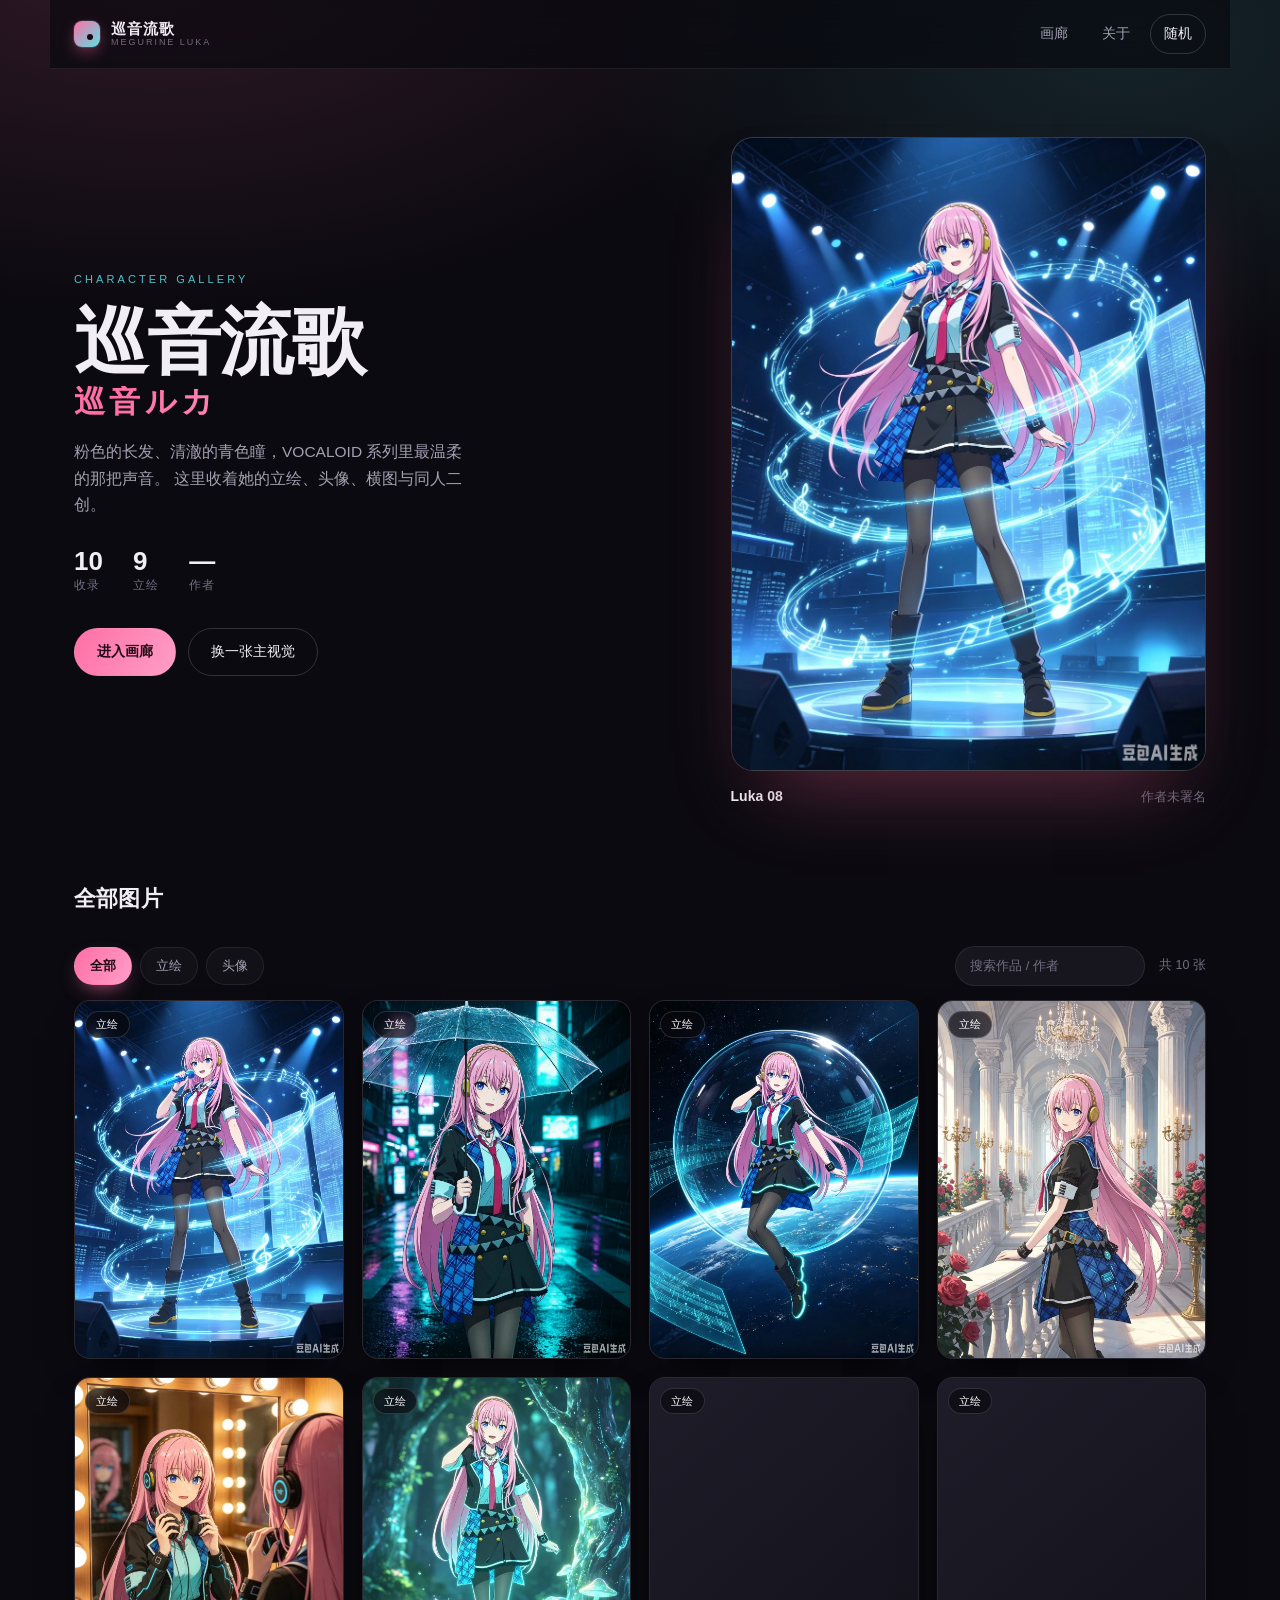
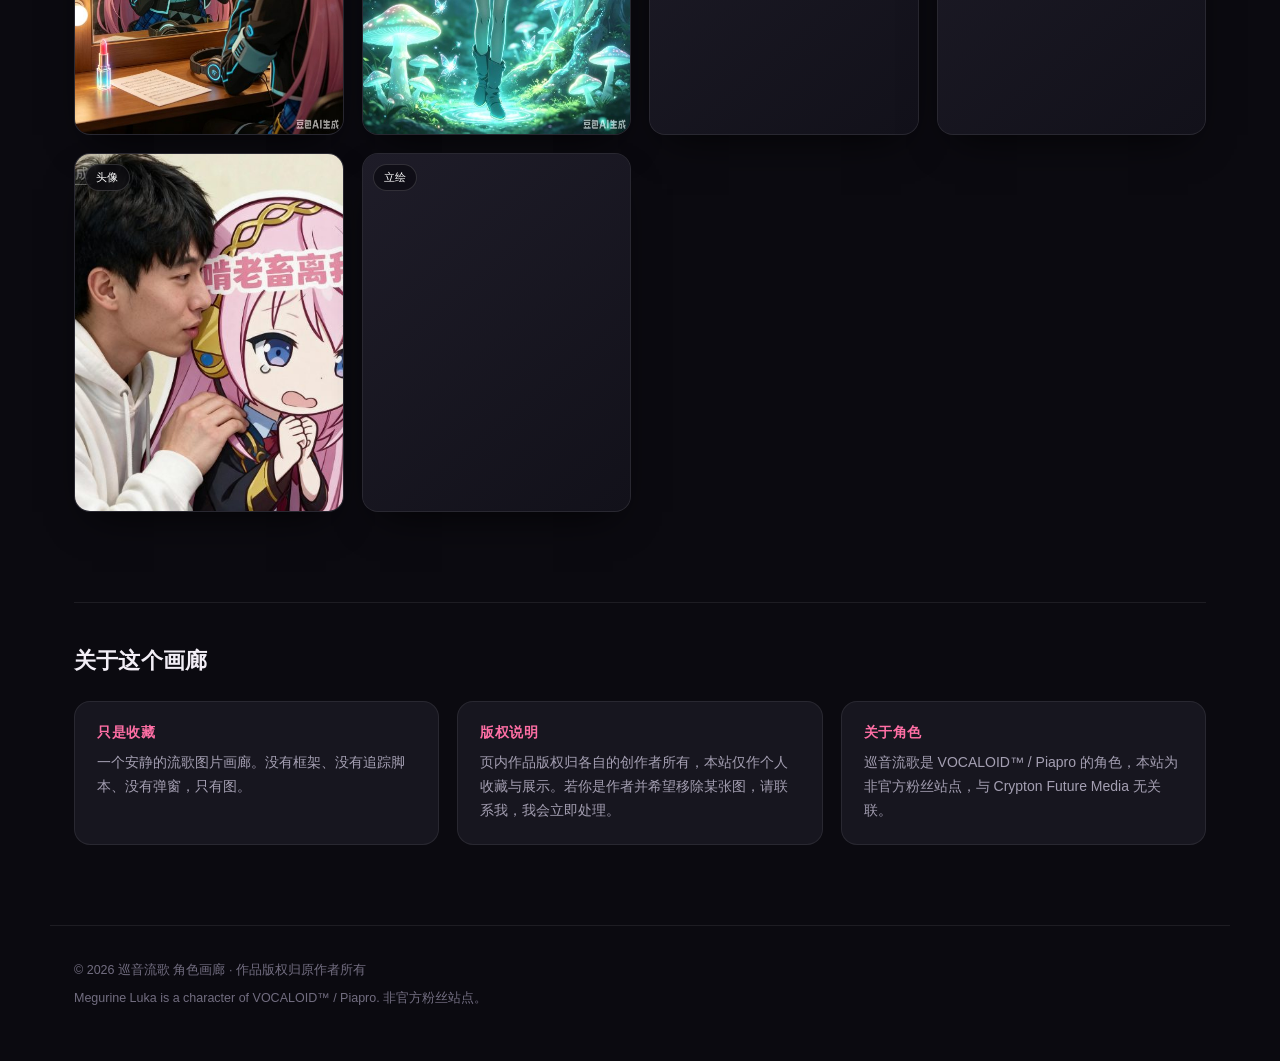
==== index.html @ 0a17e897 "巡音流歌图片集：画廊站点 + 10 张图片（含缩略图与主视觉） 静态画廊：角色看板 + 3:4 网格 + 全屏查看（键盘/滑动翻页、深链） 图片三档尺寸：列表缩略图 520px、主视觉 1000px、" ====
<!DOCTYPE html>
<html lang="zh-CN">
<head>
<meta charset="UTF-8">
<meta name="viewport" content="width=device-width, initial-scale=1">
<title>巡音流歌 · 角色画廊 | Megurine Luka Gallery</title>
<meta name="description" content="巡音流歌（巡音ルカ / Megurine Luka）角色图片画廊：立绘、头像、横图与同人二创作品收藏，支持分类筛选、搜索与全屏浏览。">
<meta name="theme-color" content="#0b0a10">
<link rel="icon" href="data:image/svg+xml,%3Csvg xmlns='http://www.w3.org/2000/svg' viewBox='0 0 32 32'%3E%3Crect width='32' height='32' rx='8' fill='%230b0a10'/%3E%3Cpath d='M19 6h3v12.5a4.5 4.5 0 1 1-3-4.24V6z' fill='%23ff6fa5'/%3E%3C/svg%3E">
<link rel="stylesheet" href="assets/css/style.css">
</head>
<body>

<a class="skip-link" href="#gallery">跳到图片列表</a>

<header class="site-header">
  <a class="brand" href="./">
    <span class="brand-mark" aria-hidden="true"></span>
    <span class="brand-text">巡音流歌<small>MEGURINE LUKA</small></span>
  </a>
  <nav class="site-nav">
    <a href="#gallery">画廊</a>
    <a href="#about">关于</a>
    <button id="randomBtn" class="nav-btn" type="button" title="随机看一张 (R)">随机</button>
  </nav>
</header>

<main>
  <!-- ========== 角色看板：一进来先看到流歌 ========== -->
  <section class="board" aria-label="角色主视觉">
    <div class="board-copy">
      <p class="board-kicker">Character Gallery</p>
      <h1>巡音流歌<em>巡音ルカ</em></h1>
      <p class="board-desc">
        粉色的长发、清澈的青色瞳，VOCALOID 系列里最温柔的那把声音。
        这里收着她的立绘、头像、横图与同人二创。
      </p>
      <dl class="board-stats">
        <div><dt>收录</dt><dd id="statTotal">—</dd></div>
        <div><dt>立绘</dt><dd id="statFull">—</dd></div>
        <div><dt>作者</dt><dd id="statAuthors">—</dd></div>
      </dl>
      <div class="board-actions">
        <a class="btn" href="#gallery">进入画廊</a>
        <button class="btn btn-ghost" type="button" id="boardShuffle">换一张主视觉</button>
      </div>
    </div>

    <figure class="board-figure">
      <a id="boardLink" href="#gallery" data-reveal="board" aria-label="查看这张作品">
        <img id="boardImg" alt="" decoding="async">
        <span class="board-loading" id="boardLoading" aria-hidden="true"></span>
      </a>
      <figcaption>
        <span id="boardTitle">—</span>
        <span class="board-author" id="boardAuthor"></span>
      </figcaption>
    </figure>
  </section>

  <!-- ========== 画廊 ========== -->
  <section id="gallery" class="gallery-section" aria-label="图片列表">
    <div class="section-head">
      <h2>全部图片</h2>
      <p class="sample-note" id="sampleNote" hidden>
        当前展示的是示例插画。把流歌的图片放进 <code>assets/works/</code>，
        运行 <code>node tools/scan-works.mjs</code>，这里就会变成你的收藏。
      </p>
    </div>

    <div class="toolbar">
      <div class="chips" id="chips" role="group" aria-label="按类型筛选"></div>
      <div class="toolbar-right">
        <label class="search">
          <span class="sr-only">搜索作品或作者</span>
          <input id="search" type="search" placeholder="搜索作品 / 作者" autocomplete="off" spellcheck="false">
        </label>
        <span class="count" id="count" aria-live="polite"></span>
      </div>
    </div>

    <div class="grid" id="grid"></div>

    <div class="empty" id="empty" hidden>
      <p id="emptyText">没有符合条件的图片。</p>
      <button type="button" id="resetBtn" class="link-btn">清除筛选</button>
    </div>

    <div class="empty empty-setup" id="setup" hidden>
      <h3>画廊还是空的</h3>
      <ol>
        <li>把流歌的图片放进 <code>assets/works/</code>（png / jpg / webp / gif 都行）</li>
        <li>终端执行 <code>node tools/scan-works.mjs</code></li>
        <li>刷新本页 —— 图片会自动分类、排序并显示在这里</li>
      </ol>
    </div>
  </section>

  <!-- ========== 关于 ========== -->
  <section id="about" class="about">
    <h2>关于这个画廊</h2>
    <div class="about-grid">
      <article>
        <h3>只是收藏</h3>
        <p>一个安静的流歌图片画廊。没有框架、没有追踪脚本、没有弹窗，只有图。</p>
      </article>
      <article>
        <h3>版权说明</h3>
        <p>页内作品版权归各自的创作者所有，本站仅作个人收藏与展示。若你是作者并希望移除某张图，请联系我，我会立即处理。</p>
      </article>
      <article>
        <h3>关于角色</h3>
        <p>巡音流歌是 VOCALOID™ / Piapro 的角色，本站为非官方粉丝站点，与 Crypton Future Media 无关联。</p>
      </article>
    </div>
  </section>
</main>

<footer class="site-footer">
  <p>© <span id="year"></span> 巡音流歌 角色画廊 · 作品版权归原作者所有</p>
  <p class="footer-note">Megurine Luka is a character of VOCALOID™ / Piapro. 非官方粉丝站点。</p>
</footer>

<!-- ========== 全屏查看 ========== -->
<div class="lightbox" id="lightbox" hidden>
  <div class="lb-backdrop" data-close></div>
  <div class="lb-panel" role="dialog" aria-modal="true" aria-label="图片查看">
    <button class="lb-close" type="button" data-close aria-label="关闭 (Esc)">✕</button>
    <button class="lb-nav lb-prev" type="button" id="prevBtn" aria-label="上一张 (←)">‹</button>
    <button class="lb-nav lb-next" type="button" id="nextBtn" aria-label="下一张 (→)">›</button>

    <figure class="lb-figure">
      <div class="lb-stage" id="lbStage">
        <img id="lbImg" data-reveal="fade" alt="">
        <div class="lb-spinner" id="lbSpinner" hidden aria-hidden="true"></div>
      </div>
      <figcaption class="lb-info">
        <h2 id="lbTitle"></h2>
        <p class="lb-author" id="lbAuthor"></p>
        <ul class="lb-tags" id="lbTags"></ul>
        <div class="lb-actions">
          <a id="lbOrig" class="btn" href="#" target="_blank" rel="noopener noreferrer" hidden>查看原帖</a>
          <a id="lbDown" class="btn btn-ghost" href="#" download>下载原图</a>
        </div>
        <p class="lb-index" id="lbIndex"></p>
      </figcaption>
    </figure>
  </div>
</div>

<script src="data/works.js"></script>
<script src="assets/js/main.js"></script>
</body>
</html>
---- assets/css/style.css ----
/* ===========================================================
   巡音流歌 · 角色画廊
   配色：深底 + 流歌粉 + 电子青
   =========================================================== */

:root {
  --bg: #0b0a10;
  --bg-soft: #12111a;
  --surface: #17161f;
  --surface-2: #1e1c28;
  --line: rgba(255, 255, 255, 0.08);
  --line-strong: rgba(255, 255, 255, 0.16);
  --text: #f2eef6;
  --text-dim: #a49fb2;
  --text-faint: #726d80;
  --pink: #ff6fa5;
  --pink-soft: #ff9ec7;
  --cyan: #5ce1e6;
  --radius: 16px;
  --radius-sm: 10px;
  --shadow: 0 18px 40px -18px rgba(0, 0, 0, 0.85);
  --maxw: 1180px;
  --ease: cubic-bezier(0.22, 0.61, 0.36, 1);
}

* { box-sizing: border-box; }

/* 保证 [hidden] 永远生效（否则 .lightbox 的 display:grid 会盖掉它） */
[hidden] { display: none !important; }

html { scroll-behavior: smooth; }

body {
  margin: 0;
  min-height: 100vh;
  background: var(--bg);
  background-image:
    radial-gradient(1100px 620px at 12% -8%, rgba(255, 111, 165, 0.16), transparent 62%),
    radial-gradient(900px 560px at 88% 4%, rgba(92, 225, 230, 0.12), transparent 60%);
  background-attachment: fixed;
  color: var(--text);
  font: 400 15px/1.7 -apple-system, BlinkMacSystemFont, "Segoe UI", "PingFang SC",
        "Hiragino Sans GB", "Microsoft YaHei", "Noto Sans SC", sans-serif;
  -webkit-font-smoothing: antialiased;
  text-rendering: optimizeLegibility;
}

body.locked { overflow: hidden; }

img { max-width: 100%; display: block; }
a { color: inherit; text-decoration: none; }

h1, h2, h3 { margin: 0; line-height: 1.25; font-weight: 700; letter-spacing: 0.01em; }
code {
  font: 500 0.9em/1 ui-monospace, SFMono-Regular, Menlo, Consolas, monospace;
  padding: 2px 6px; border-radius: 5px;
  background: rgba(255, 255, 255, 0.07); color: var(--pink-soft);
  overflow-wrap: anywhere;
}

::selection { background: var(--pink); color: #1a0812; }

:focus-visible { outline: 2px solid var(--cyan); outline-offset: 3px; border-radius: 4px; }

.sr-only {
  position: absolute; width: 1px; height: 1px;
  padding: 0; margin: -1px; overflow: hidden;
  clip: rect(0 0 0 0); white-space: nowrap; border: 0;
}

.skip-link {
  position: absolute; left: 50%; translate: -50% -120%;
  z-index: 100; padding: 10px 18px; border-radius: 0 0 10px 10px;
  background: var(--pink); color: #200a14; font-weight: 600;
  transition: translate 0.2s var(--ease);
}
.skip-link:focus { translate: -50% 0; }

/* ---------------- 顶栏 ---------------- */

.site-header {
  position: sticky; top: 0; z-index: 40;
  display: flex; align-items: center; justify-content: space-between;
  gap: 16px;
  max-width: var(--maxw);
  margin: 0 auto;
  padding: 14px 24px;
  background: rgba(11, 10, 16, 0.72);
  backdrop-filter: blur(14px) saturate(140%);
  border-bottom: 1px solid var(--line);
}

.brand { display: flex; align-items: center; gap: 11px; min-width: 0; }

.brand-mark {
  width: 26px; height: 26px; flex: none; border-radius: 8px;
  background: linear-gradient(135deg, var(--pink), var(--cyan));
  box-shadow: 0 0 0 1px rgba(255, 255, 255, 0.12), 0 6px 18px -6px var(--pink);
}
.brand-mark::after {
  content: ""; display: block; width: 6px; height: 6px;
  margin: 13px 0 0 13px; border-radius: 50%;
  background: #1a0812;
}

.brand-text {
  font-weight: 700; letter-spacing: 0.06em; font-size: 15px;
  display: flex; flex-direction: column; line-height: 1.15;
}
.brand-text small {
  font-size: 9px; font-weight: 500; letter-spacing: 0.22em; color: var(--text-faint);
}

.site-nav { display: flex; align-items: center; gap: 6px; font-size: 14px; }
.site-nav a, .nav-btn {
  padding: 7px 13px; border-radius: 999px;
  color: var(--text-dim); border: 1px solid transparent;
  background: none; font: inherit; cursor: pointer;
  transition: color 0.2s, background 0.2s, border-color 0.2s;
}
.site-nav a:hover, .nav-btn:hover {
  color: var(--text); background: rgba(255, 255, 255, 0.06); border-color: var(--line);
}
.nav-btn { border-color: var(--line-strong); color: var(--text); }
.nav-btn:hover { border-color: var(--pink); background: rgba(255, 111, 165, 0.12); }

/* ---------------- 角色看板 ---------------- */

main { max-width: var(--maxw); margin: 0 auto; padding: 0 24px 80px; }

.board {
  display: grid;
  grid-template-columns: minmax(0, 1fr) minmax(300px, 42%);
  align-items: center;
  gap: 52px;
  padding: 68px 0 30px;
}

.board-kicker {
  margin: 0 0 16px;
  font-size: 11px; letter-spacing: 0.28em; text-transform: uppercase;
  color: var(--cyan); opacity: 0.85;
}

.board h1 {
  font-size: clamp(38px, 6.4vw, 74px);
  letter-spacing: -0.02em; line-height: 1.02;
}
.board h1 em {
  display: block; font-style: normal; margin-top: 6px;
  font-size: 0.42em; letter-spacing: 0.14em; font-weight: 600;
  background: linear-gradient(100deg, var(--pink) 8%, var(--pink-soft) 45%, var(--cyan) 96%);
  -webkit-background-clip: text; background-clip: text; color: transparent;
}

.board-desc { margin: 22px 0 0; color: var(--text-dim); font-size: 15.5px; max-width: 46ch; }

.board-stats {
  display: flex; gap: 30px; margin: 30px 0 0; padding: 0;
}
.board-stats div { display: flex; flex-direction: column-reverse; }
.board-stats dt { font-size: 11.5px; color: var(--text-faint); letter-spacing: 0.1em; }
.board-stats dd {
  margin: 0 0 2px; font-size: 26px; font-weight: 700; line-height: 1;
  font-variant-numeric: tabular-nums;
}
.board-stats dd.is-text { font-size: 17px; font-weight: 600; padding-top: 6px; }

.board-actions { display: flex; flex-wrap: wrap; gap: 12px; margin-top: 32px; }

/* 主视觉图 */
.board-figure { margin: 0; }
.board-figure > a {
  position: relative; display: block;
  border-radius: 22px; overflow: hidden;
  border: 1px solid var(--line-strong);
  background: linear-gradient(150deg, var(--surface-2), var(--bg-soft));
  box-shadow: 0 40px 80px -34px rgba(255, 111, 165, 0.42), var(--shadow);
  aspect-ratio: 3 / 4;
  transition: transform 0.4s var(--ease), border-color 0.3s;
}
.board-figure > a:hover { transform: translateY(-4px); border-color: rgba(255, 111, 165, 0.55); }

.board-figure img { width: 100%; height: 100%; object-fit: cover; }

.board-loading {
  position: absolute; inset: 0;
  background: linear-gradient(100deg, transparent 20%, rgba(255, 255, 255, 0.06) 50%, transparent 80%);
  background-size: 220% 100%;
  animation: shimmer 1.4s linear infinite;
}
@keyframes shimmer { to { background-position: -120% 0; } }

.board-figure figcaption {
  display: flex; align-items: baseline; justify-content: space-between; gap: 12px;
  margin-top: 14px; font-size: 14px; font-weight: 600;
}
.board-author { font-size: 12.5px; font-weight: 400; color: var(--text-faint); }

/* ---------------- 按钮 ---------------- */

.btn {
  display: inline-block;
  padding: 11px 22px; border-radius: 999px; font-size: 14px; cursor: pointer;
  background: linear-gradient(120deg, var(--pink), var(--pink-soft));
  color: #200a14; font-weight: 600; border: 1px solid transparent;
  transition: filter 0.2s, transform 0.2s, border-color 0.2s, color 0.2s;
}
.btn:hover { filter: brightness(1.08); transform: translateY(-1px); }
.btn-ghost { background: none; color: var(--text); border-color: var(--line-strong); font-weight: 500; }
.btn-ghost:hover { border-color: var(--cyan); color: var(--cyan); filter: none; }

/* ---------------- 画廊 ---------------- */

.gallery-section { padding-top: 46px; scroll-margin-top: 70px; }

.section-head { margin-bottom: 20px; }
.section-head h2 { font-size: 22px; letter-spacing: 0.01em; }

.sample-note {
  margin: 12px 0 0; padding: 12px 16px;
  border: 1px dashed var(--line-strong); border-radius: var(--radius-sm);
  background: rgba(255, 111, 165, 0.05);
  color: var(--text-dim); font-size: 13px; line-height: 1.8;
}

.toolbar {
  position: sticky; top: 61px; z-index: 30;
  display: flex; align-items: center; justify-content: space-between;
  flex-wrap: wrap; gap: 12px;
  padding: 14px 0;
  background: linear-gradient(var(--bg) 62%, rgba(11, 10, 16, 0));
}

.chips { display: flex; flex-wrap: wrap; gap: 8px; }

.chip {
  padding: 7px 15px; border-radius: 999px;
  border: 1px solid var(--line); background: rgba(255, 255, 255, 0.03);
  color: var(--text-dim); font: inherit; font-size: 13px; cursor: pointer;
  transition: all 0.2s var(--ease);
}
.chip:hover { color: var(--text); border-color: var(--line-strong); }
.chip[aria-pressed="true"] {
  color: #200a14; border-color: transparent; font-weight: 600;
  background: linear-gradient(120deg, var(--pink), var(--pink-soft));
  box-shadow: 0 8px 22px -10px var(--pink);
}

.toolbar-right { display: flex; align-items: center; gap: 14px; }

.search input {
  width: 190px; padding: 8px 14px; border-radius: 999px;
  border: 1px solid var(--line); background: var(--surface);
  color: var(--text); font: inherit; font-size: 13px;
  transition: border-color 0.2s, width 0.25s var(--ease), background 0.2s;
}
.search input::placeholder { color: var(--text-faint); }
.search input:focus { outline: none; width: 230px; border-color: var(--pink); background: var(--surface-2); }

.count { font-size: 12.5px; color: var(--text-faint); font-variant-numeric: tabular-nums; white-space: nowrap; }

/* 网格：每个格子固定 3:4，一眼看过去很整齐 */
.grid {
  display: grid;
  grid-template-columns: repeat(4, minmax(0, 1fr));
  gap: 18px;
}

.card {
  position: relative;
  border-radius: var(--radius);
  overflow: hidden;
  background: var(--surface);
  border: 1px solid var(--line);
  box-shadow: var(--shadow);
  cursor: zoom-in;
  transition: transform 0.35s var(--ease), border-color 0.3s, box-shadow 0.35s;
}
.card:hover, .card:focus-visible {
  transform: translateY(-4px);
  border-color: rgba(255, 111, 165, 0.5);
  box-shadow: 0 26px 50px -22px rgba(255, 111, 165, 0.5);
}

@media (prefers-reduced-motion: reduce) {
  .card:hover { transform: none; }
  .board-figure > a:hover { transform: none; }
  .board-loading { animation: none; }
  html { scroll-behavior: auto; }
}

.card-media {
  position: relative;
  aspect-ratio: 3 / 4;
  overflow: hidden;
  background: linear-gradient(140deg, var(--surface-2), var(--bg-soft));
}
.card-media img {
  width: 100%; height: 100%; object-fit: cover;
  transition: transform 0.6s var(--ease);
}
.card:hover .card-media img { transform: scale(1.05); }

.card-kind {
  position: absolute; top: 10px; left: 10px;
  padding: 3px 10px; border-radius: 999px;
  font-size: 11px; letter-spacing: 0.04em;
  background: rgba(10, 9, 14, 0.66); backdrop-filter: blur(6px);
  border: 1px solid rgba(255, 255, 255, 0.14); color: #fff;
}

.card-overlay {
  position: absolute; inset: auto 0 0 0;
  padding: 42px 14px 13px;
  background: linear-gradient(transparent, rgba(6, 5, 10, 0.92));
  opacity: 0; transition: opacity 0.3s var(--ease);
}
.card:hover .card-overlay, .card:focus-visible .card-overlay { opacity: 1; }

.card-title {
  font-size: 14.5px; font-weight: 600;
  overflow: hidden; text-overflow: ellipsis; white-space: nowrap;
}
.card-author { margin: 2px 0 0; font-size: 12px; color: var(--text-dim); }

/* ---------------- 空状态 ---------------- */

.empty { padding: 60px 0; text-align: center; color: var(--text-dim); }
.empty p { margin: 0 0 10px; }
.empty-setup {
  text-align: left; max-width: 640px; margin: 0 auto;
  padding: 28px 30px;
  border: 1px dashed var(--line-strong); border-radius: var(--radius);
  background: var(--surface);
}
.empty-setup h3 { font-size: 16px; margin-bottom: 14px; }
.empty-setup ol { margin: 0; padding-left: 20px; }
.empty-setup li { margin-bottom: 10px; font-size: 14px; line-height: 1.9; }

.link-btn {
  background: none; border: 0; padding: 0 4px; cursor: pointer;
  color: var(--pink); font: inherit; text-decoration: underline;
  text-underline-offset: 3px;
}

/* ---------------- 关于 ---------------- */

.about { margin-top: 90px; padding-top: 44px; border-top: 1px solid var(--line); }
.about h2 { font-size: 22px; }
.about-grid {
  display: grid; gap: 18px; margin-top: 26px;
  grid-template-columns: repeat(auto-fit, minmax(240px, 1fr));
}
.about article {
  padding: 22px; border-radius: var(--radius);
  background: var(--surface); border: 1px solid var(--line);
}
.about h3 { font-size: 14px; letter-spacing: 0.04em; color: var(--pink); }
.about p { margin: 10px 0 0; color: var(--text-dim); font-size: 14px; }

/* ---------------- 页脚 ---------------- */

.site-footer {
  border-top: 1px solid var(--line);
  padding: 34px 24px 46px;
  max-width: var(--maxw); margin: 0 auto;
  color: var(--text-faint); font-size: 12.5px;
}
.site-footer p { margin: 0 0 6px; }

/* ---------------- 全屏查看 ---------------- */

.lightbox:not([hidden]) { display: grid; }
.lightbox { position: fixed; inset: 0; z-index: 60; place-items: center; }

.lb-backdrop {
  position: absolute; inset: 0;
  background: rgba(5, 4, 9, 0.88);
  backdrop-filter: blur(10px);
  animation: fade-in 0.25s var(--ease);
}
@keyframes fade-in { from { opacity: 0; } }

.lb-panel {
  position: relative; z-index: 1;
  width: min(1120px, 94vw); max-height: 92vh;
  border-radius: 18px; overflow: hidden;
  background: var(--surface); border: 1px solid var(--line-strong);
  box-shadow: 0 40px 90px -30px rgba(0, 0, 0, 0.95);
  animation: panel-in 0.3s var(--ease);
}
@keyframes panel-in { from { opacity: 0; transform: scale(0.97) translateY(8px); } }

.lb-figure { margin: 0; display: grid; grid-template-columns: minmax(0, 1fr) 300px; }

.lb-stage {
  position: relative; display: grid; place-items: center;
  min-height: 320px; max-height: 92vh;
  background:
    linear-gradient(135deg, rgba(255, 111, 165, 0.08), rgba(92, 225, 230, 0.06)),
    #0e0d14;
}
.lb-stage img {
  max-width: 100%; max-height: 92vh; width: auto; height: auto;
  object-fit: contain;
}

.lb-spinner {
  position: absolute; width: 30px; height: 30px; border-radius: 50%;
  border: 2px solid rgba(255, 255, 255, 0.15); border-top-color: var(--pink);
  animation: spin 0.8s linear infinite;
}
@keyframes spin { to { transform: rotate(360deg); } }

.lb-info {
  padding: 28px 26px; border-left: 1px solid var(--line);
  display: flex; flex-direction: column; gap: 10px; overflow-y: auto;
}
.lb-info h2 { font-size: 20px; }
.lb-author { margin: 0; color: var(--text-dim); font-size: 13.5px; }
.lb-tags { display: flex; flex-wrap: wrap; gap: 6px; list-style: none; margin: 4px 0 0; padding: 0; }
.lb-tags li {
  font-size: 11.5px; padding: 3px 10px; border-radius: 999px;
  border: 1px solid var(--line-strong); color: var(--text-dim);
}
.lb-actions { display: flex; flex-wrap: wrap; gap: 10px; margin-top: 8px; }
.lb-actions .btn { padding: 9px 16px; font-size: 13px; }
.lb-index { margin: auto 0 0; font-size: 11.5px; color: var(--text-faint); font-variant-numeric: tabular-nums; }

.lb-close {
  position: absolute; top: 12px; right: 12px; z-index: 3;
  width: 34px; height: 34px; border-radius: 50%; cursor: pointer;
  border: 1px solid var(--line-strong); background: rgba(14, 13, 20, 0.8);
  color: var(--text); font-size: 14px; line-height: 1;
  transition: background 0.2s, color 0.2s, border-color 0.2s;
}
.lb-close:hover { background: var(--pink); color: #200a14; border-color: transparent; }

.lb-nav {
  position: absolute; top: 50%; translate: 0 -50%; z-index: 3;
  width: 42px; height: 42px; border-radius: 50%; cursor: pointer;
  border: 1px solid var(--line-strong); background: rgba(14, 13, 20, 0.78);
  color: var(--text); font-size: 24px; line-height: 0; padding-bottom: 4px;
  transition: background 0.2s, border-color 0.2s, color 0.2s;
}
.lb-nav:hover { background: var(--pink); color: #200a14; border-color: transparent; }
.lb-prev { left: 12px; }
.lb-next { right: 344px; }

/* ---------------- 响应式 ---------------- */

@media (max-width: 1100px) {
  .grid { grid-template-columns: repeat(3, minmax(0, 1fr)); }
  .lb-figure { grid-template-columns: minmax(0, 1fr) 260px; }
  .lb-next { right: 12px; }
}

@media (max-width: 900px) {
  .board { grid-template-columns: 1fr; gap: 34px; padding: 46px 0 20px; }
  .board-figure { max-width: 420px; }
  .lb-figure { grid-template-columns: 1fr; }
  .lb-info { border-left: 0; border-top: 1px solid var(--line); max-height: 40vh; }
  .lb-stage img { max-height: 50vh; }
  .lb-stage { max-height: 54vh; }
  .lb-next { right: 12px; }
  .lb-panel { width: 94vw; max-height: 94vh; overflow-y: auto; }
  .lb-index { margin-top: 12px; }
}

@media (max-width: 720px) {
  .site-header { padding: 10px 16px; gap: 10px; }
  main { padding: 0 16px 60px; }
  .brand { gap: 9px; }
  .brand-text { font-size: 14px; letter-spacing: 0.02em; }
  .brand-text small { display: none; }
  .site-nav { gap: 2px; }
  .site-nav a, .nav-btn { padding: 7px 10px; font-size: 13.5px; }
  .board { padding: 38px 0 16px; }
  .board-stats { gap: 22px; }
  .board-stats dd { font-size: 22px; }
  .board-actions .btn { padding: 10px 18px; font-size: 13.5px; }
  .toolbar { top: 55px; }
  .toolbar-right { width: 100%; justify-content: space-between; }
  .search input, .search input:focus { width: 100%; }
  .search { flex: 1; }
  .grid { grid-template-columns: repeat(2, minmax(0, 1fr)); gap: 12px; }
  .card { border-radius: 12px; }
  .card-kind { top: 8px; left: 8px; padding: 2px 8px; font-size: 10.5px; }
  .about { margin-top: 60px; }
  .lb-nav { width: 36px; height: 36px; font-size: 20px; }
}

@media (max-width: 420px) {
  .grid { grid-template-columns: 1fr; }
  .card-overlay { opacity: 1; }
}
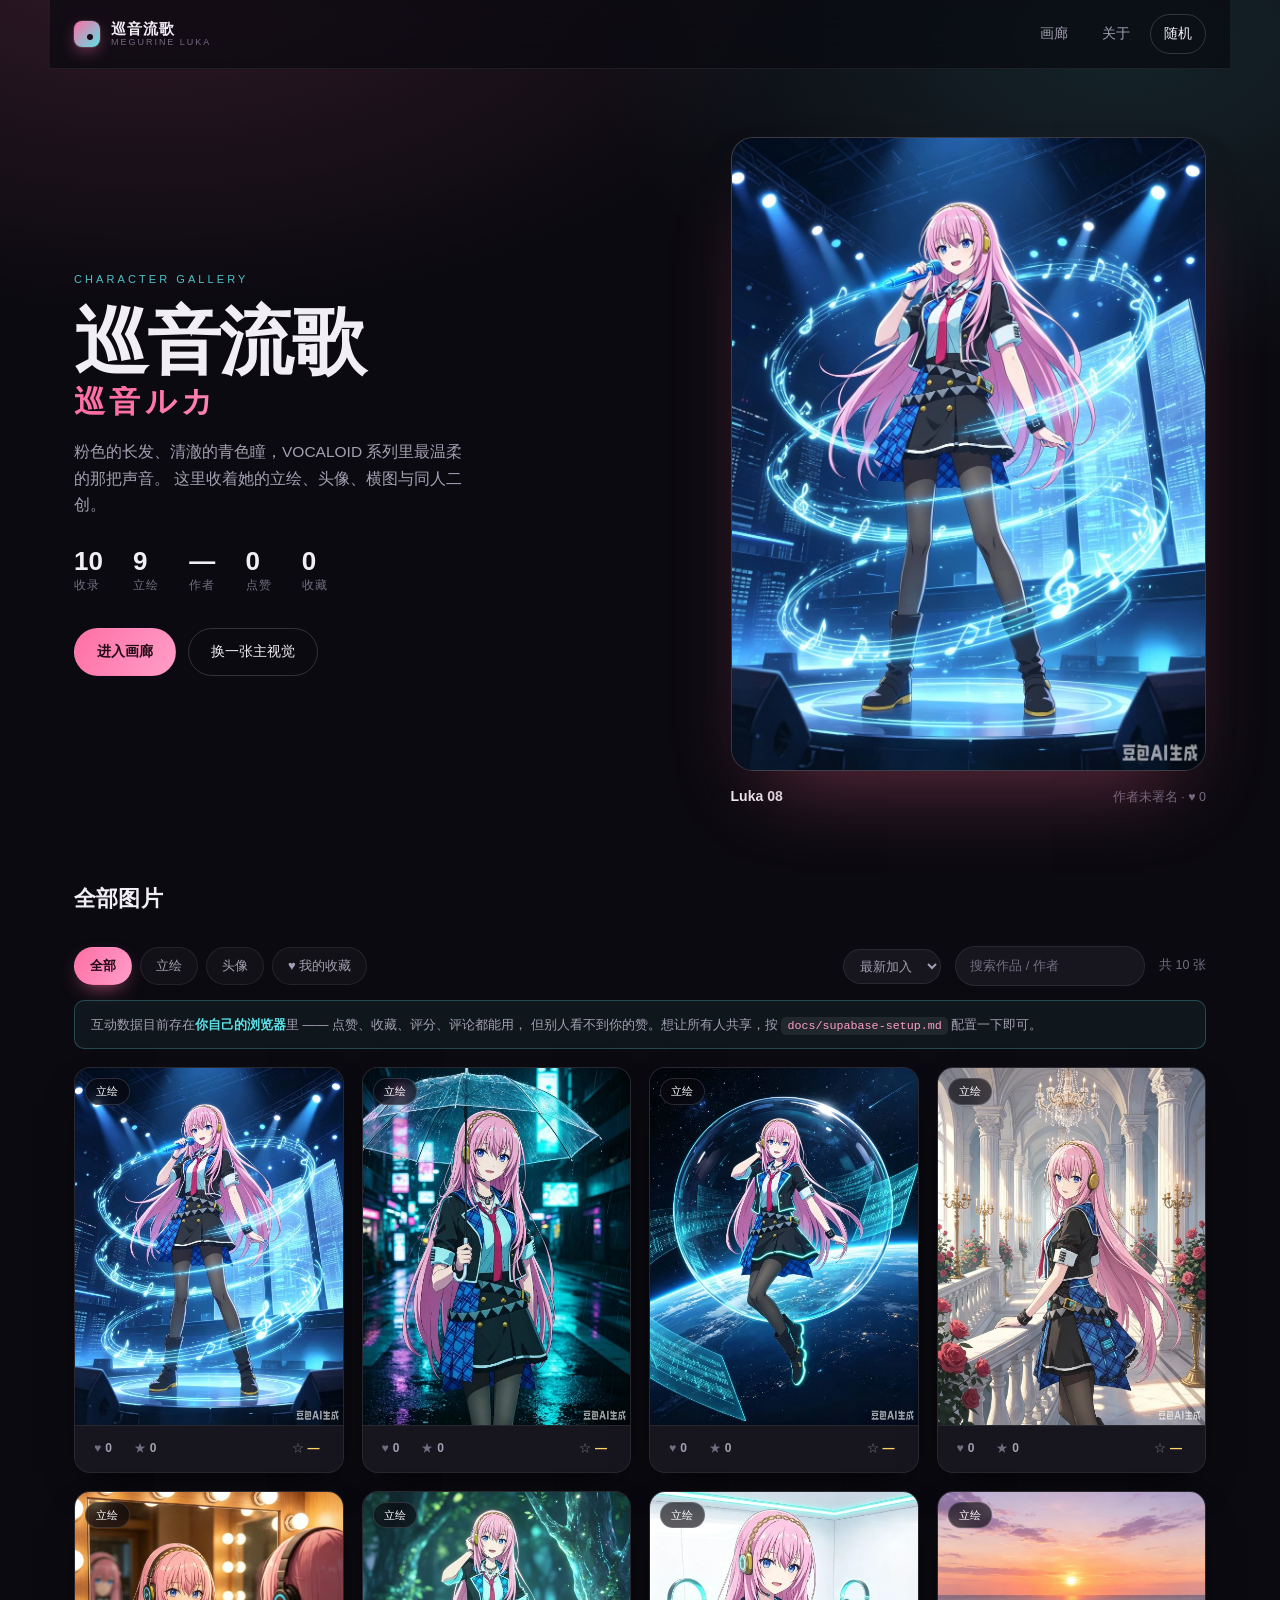
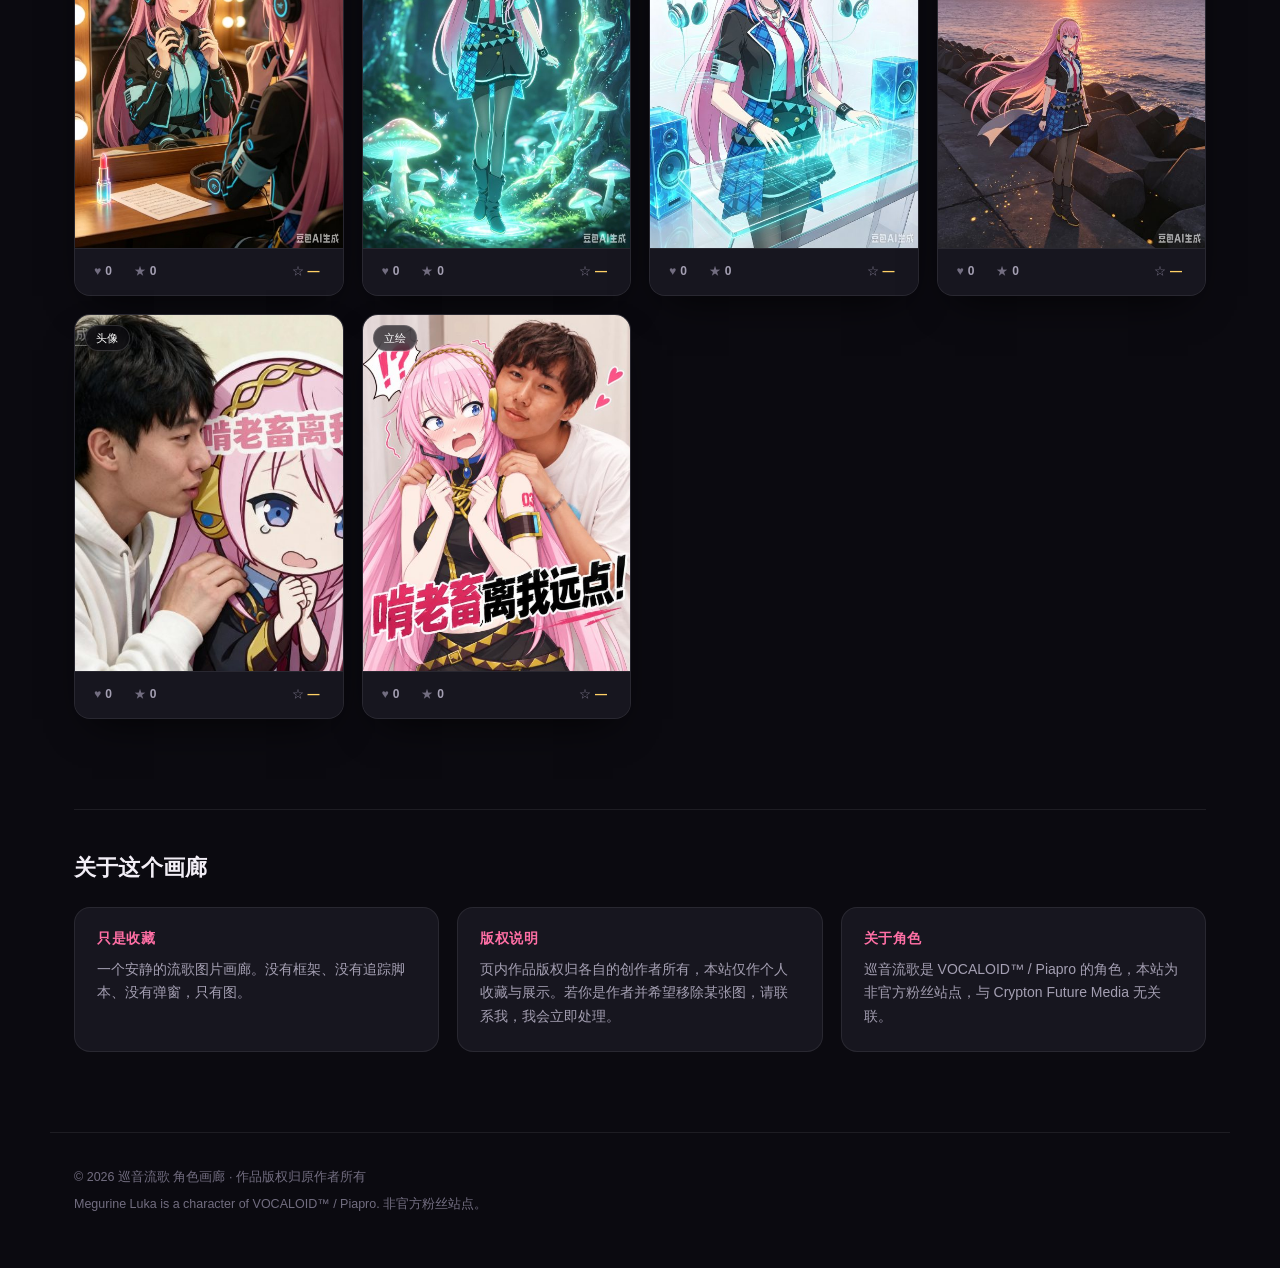
==== commit 610eb399: "加入点赞 / 收藏 / 五星评分 / 文字短评，并支持共享后端 交互层：卡片互动条 + 灯箱详情面板（评分、短评列表、昵称记忆）+ 四档排序 + 我的收藏筛选 存储层 assets/js/store." ====
--- a/index.html
+++ b/index.html
@@ -39,6 +39,8 @@
         <div><dt>收录</dt><dd id="statTotal">—</dd></div>
         <div><dt>立绘</dt><dd id="statFull">—</dd></div>
         <div><dt>作者</dt><dd id="statAuthors">—</dd></div>
+        <div><dt>点赞</dt><dd id="statLikes">—</dd></div>
+        <div><dt>收藏</dt><dd id="statFavs">—</dd></div>
       </dl>
       <div class="board-actions">
         <a class="btn" href="#gallery">进入画廊</a>
@@ -71,6 +73,15 @@
     <div class="toolbar">
       <div class="chips" id="chips" role="group" aria-label="按类型筛选"></div>
       <div class="toolbar-right">
+        <label class="sort">
+          <span class="sr-only">排序方式</span>
+          <select id="sort">
+            <option value="new">最新加入</option>
+            <option value="likes">最多点赞</option>
+            <option value="rating">评分最高</option>
+            <option value="reviews">评论最多</option>
+          </select>
+        </label>
         <label class="search">
           <span class="sr-only">搜索作品或作者</span>
           <input id="search" type="search" placeholder="搜索作品 / 作者" autocomplete="off" spellcheck="false">
@@ -78,6 +89,11 @@
         <span class="count" id="count" aria-live="polite"></span>
       </div>
     </div>
+
+    <p class="mode-note" id="modeNote" hidden>
+      互动数据目前存在<strong>你自己的浏览器</strong>里 —— 点赞、收藏、评分、评论都能用，
+      但别人看不到你的赞。想让所有人共享，按 <code>docs/supabase-setup.md</code> 配置一下即可。
+    </p>
 
     <div class="grid" id="grid"></div>
 
@@ -138,17 +154,67 @@
         <h2 id="lbTitle"></h2>
         <p class="lb-author" id="lbAuthor"></p>
         <ul class="lb-tags" id="lbTags"></ul>
+
+        <!-- 互动：点赞 / 收藏 / 评分 -->
+        <div class="interact">
+          <div class="interact-row">
+            <button type="button" class="act act-like" id="btnLike" aria-pressed="false">
+              <span class="act-icon" aria-hidden="true">♥</span>
+              <span class="act-label">点赞</span>
+              <span class="act-count" id="likeCount">0</span>
+            </button>
+            <button type="button" class="act act-fav" id="btnFav" aria-pressed="false">
+              <span class="act-icon" aria-hidden="true">★</span>
+              <span class="act-label">收藏</span>
+              <span class="act-count" id="favCount">0</span>
+            </button>
+          </div>
+
+          <div class="rate-row">
+            <div class="stars" id="stars" role="radiogroup" aria-label="给这张图评分">
+              <button type="button" class="star" data-score="1" aria-label="1 星">★</button>
+              <button type="button" class="star" data-score="2" aria-label="2 星">★</button>
+              <button type="button" class="star" data-score="3" aria-label="3 星">★</button>
+              <button type="button" class="star" data-score="4" aria-label="4 星">★</button>
+              <button type="button" class="star" data-score="5" aria-label="5 星">★</button>
+            </div>
+            <span class="rate-summary" id="rateSummary">还没有评分</span>
+          </div>
+        </div>
+
         <div class="lb-actions">
           <a id="lbOrig" class="btn" href="#" target="_blank" rel="noopener noreferrer" hidden>查看原帖</a>
           <a id="lbDown" class="btn btn-ghost" href="#" download>下载原图</a>
         </div>
+
+        <!-- 短评 -->
+        <section class="reviews">
+          <h3 class="reviews-title">短评 <span id="reviewCount">0</span></h3>
+
+          <form class="review-form" id="reviewForm">
+            <input type="text" id="reviewName" class="review-name" maxlength="24"
+                   placeholder="昵称（可不填）" autocomplete="nickname">
+            <textarea id="reviewText" class="review-text" maxlength="200" rows="2"
+                      placeholder="说点什么……（最多 200 字）" required></textarea>
+            <div class="review-form-foot">
+              <span class="review-len" id="reviewLen">0 / 200</span>
+              <button type="submit" class="btn btn-small" id="reviewSubmit">发表</button>
+            </div>
+          </form>
+
+          <ul class="review-list" id="reviewList"></ul>
+          <p class="review-empty" id="reviewEmpty">还没有人评论，来做第一个。</p>
+        </section>
+
         <p class="lb-index" id="lbIndex"></p>
       </figcaption>
     </figure>
   </div>
 </div>
 
+<script src="data/config.js"></script>
 <script src="data/works.js"></script>
+<script src="assets/js/store.js"></script>
 <script src="assets/js/main.js"></script>
 </body>
 </html>
--- a/assets/css/style.css
+++ b/assets/css/style.css
@@ -260,6 +260,47 @@
 
 .count { font-size: 12.5px; color: var(--text-faint); font-variant-numeric: tabular-nums; white-space: nowrap; }
 
+/* 排序下拉 */
+.sort select {
+  padding: 8px 12px; border-radius: 999px; cursor: pointer;
+  border: 1px solid var(--line); background: var(--surface);
+  color: var(--text-dim); font: inherit; font-size: 13px;
+  transition: border-color 0.2s, color 0.2s;
+}
+.sort select:hover { color: var(--text); border-color: var(--line-strong); }
+.sort select:focus { outline: none; border-color: var(--pink); }
+
+/* 本机存储提示 */
+.mode-note {
+  margin: 0 0 18px; padding: 12px 16px;
+  border: 1px solid rgba(92, 225, 230, 0.26); border-radius: var(--radius-sm);
+  background: rgba(92, 225, 230, 0.06);
+  color: var(--text-dim); font-size: 13px; line-height: 1.8;
+}
+.mode-note strong { color: var(--cyan); font-weight: 600; }
+.mode-note-warn {
+  border-color: rgba(255, 111, 165, 0.4);
+  background: rgba(255, 111, 165, 0.07);
+  color: var(--pink-soft);
+}
+
+/* 互动不可用时的整体降级状态 */
+.is-off { opacity: 0.5; }
+.is-off .mini, .mini:disabled { cursor: not-allowed; }
+.star:disabled { cursor: not-allowed; }
+
+/* 浮动错误提示 */
+.toast {
+  position: fixed; left: 50%; bottom: 26px; translate: -50% 0; z-index: 90;
+  max-width: min(520px, 92vw);
+  padding: 12px 18px; border-radius: 12px;
+  background: #2a1119; border: 1px solid rgba(255, 111, 165, 0.5);
+  color: var(--text); font-size: 13px;
+  box-shadow: 0 20px 44px -18px rgba(0, 0, 0, 0.9);
+  animation: toast-in 0.25s var(--ease);
+}
+@keyframes toast-in { from { opacity: 0; transform: translateY(8px); } }
+
 /* 网格：每个格子固定 3:4，一眼看过去很整齐 */
 .grid {
   display: grid;
@@ -324,6 +365,49 @@
 }
 .card-author { margin: 2px 0 0; font-size: 12px; color: var(--text-dim); }
 
+/* 已收藏标记 */
+.card-favflag {
+  position: absolute; top: 10px; right: 10px;
+  width: 26px; height: 26px; border-radius: 50%;
+  display: grid; place-items: center; font-size: 13px;
+  background: linear-gradient(120deg, var(--pink), var(--pink-soft));
+  color: #200a14; box-shadow: 0 6px 16px -6px var(--pink);
+}
+
+/* 卡片底部互动条：数字始终可见，按钮区域克制 */
+.card-bar {
+  display: flex; align-items: center; gap: 4px;
+  padding: 7px 10px 8px;
+  border-top: 1px solid var(--line);
+  background: var(--surface);
+}
+.mini {
+  display: inline-flex; align-items: center; gap: 4px;
+  padding: 4px 8px; border-radius: 999px;
+  border: 1px solid transparent; background: none;
+  color: var(--text-faint); font: inherit; font-size: 12px;
+  font-variant-numeric: tabular-nums; cursor: pointer;
+  transition: color 0.2s, background 0.2s, border-color 0.2s, transform 0.15s;
+}
+.mini b { font-weight: 600; color: var(--text-dim); }
+.mini i { font-style: normal; font-size: 11px; opacity: 0.7; }
+.mini-like:hover { color: var(--pink); background: rgba(255, 111, 165, 0.1); }
+.mini-fav:hover { color: var(--cyan); background: rgba(92, 225, 230, 0.1); }
+.mini-like[aria-pressed="true"] {
+  color: var(--pink); background: rgba(255, 111, 165, 0.14);
+  border-color: rgba(255, 111, 165, 0.35);
+}
+.mini-like[aria-pressed="true"] b { color: var(--pink); }
+.mini-fav[aria-pressed="true"] {
+  color: var(--cyan); background: rgba(92, 225, 230, 0.12);
+  border-color: rgba(92, 225, 230, 0.32);
+}
+.mini-fav[aria-pressed="true"] b { color: var(--cyan); }
+.mini:active { transform: scale(0.94); }
+.mini-rate { margin-left: auto; cursor: default; color: var(--text-faint); }
+.mini-rate b { color: #ffd166; }
+.mini[disabled] { opacity: 0.5; cursor: wait; }
+
 /* ---------------- 空状态 ---------------- */
 
 .empty { padding: 60px 0; text-align: center; color: var(--text-dim); }
@@ -392,7 +476,7 @@
 }
 @keyframes panel-in { from { opacity: 0; transform: scale(0.97) translateY(8px); } }
 
-.lb-figure { margin: 0; display: grid; grid-template-columns: minmax(0, 1fr) 300px; }
+.lb-figure { margin: 0; display: grid; grid-template-columns: minmax(0, 1fr) 330px; }
 
 .lb-stage {
   position: relative; display: grid; place-items: center;
@@ -402,7 +486,7 @@
     #0e0d14;
 }
 .lb-stage img {
-  max-width: 100%; max-height: 92vh; width: auto; height: auto;
+  max-width: 100%; max-height: 88vh; width: auto; height: auto;
   object-fit: contain;
 }
 
@@ -414,19 +498,102 @@
 @keyframes spin { to { transform: rotate(360deg); } }
 
 .lb-info {
-  padding: 28px 26px; border-left: 1px solid var(--line);
-  display: flex; flex-direction: column; gap: 10px; overflow-y: auto;
+  padding: 24px 22px; border-left: 1px solid var(--line);
+  display: flex; flex-direction: column; gap: 12px;
+  overflow-y: auto; max-height: 92vh;
 }
 .lb-info h2 { font-size: 20px; }
 .lb-author { margin: 0; color: var(--text-dim); font-size: 13.5px; }
-.lb-tags { display: flex; flex-wrap: wrap; gap: 6px; list-style: none; margin: 4px 0 0; padding: 0; }
+.lb-tags { display: flex; flex-wrap: wrap; gap: 6px; list-style: none; margin: 0; padding: 0; }
 .lb-tags li {
   font-size: 11.5px; padding: 3px 10px; border-radius: 999px;
   border: 1px solid var(--line-strong); color: var(--text-dim);
 }
-.lb-actions { display: flex; flex-wrap: wrap; gap: 10px; margin-top: 8px; }
+.lb-actions { display: flex; flex-wrap: wrap; gap: 10px; }
 .lb-actions .btn { padding: 9px 16px; font-size: 13px; }
-.lb-index { margin: auto 0 0; font-size: 11.5px; color: var(--text-faint); font-variant-numeric: tabular-nums; }
+.btn-small { padding: 8px 18px; font-size: 13px; }
+.lb-index { margin: auto 0 0; padding-top: 8px; font-size: 11.5px; color: var(--text-faint); font-variant-numeric: tabular-nums; }
+
+/* ---------------- 互动区（点赞 / 收藏 / 评分） ---------------- */
+
+.interact {
+  border: 1px solid var(--line); border-radius: 14px;
+  background: rgba(255, 255, 255, 0.025);
+  padding: 12px;
+  display: flex; flex-direction: column; gap: 12px;
+}
+.interact-row { display: flex; gap: 8px; }
+
+.act {
+  flex: 1; display: inline-flex; align-items: center; justify-content: center; gap: 7px;
+  padding: 10px 12px; border-radius: 11px; cursor: pointer;
+  border: 1px solid var(--line-strong); background: none;
+  color: var(--text-dim); font: inherit; font-size: 13.5px;
+  transition: all 0.2s var(--ease);
+}
+.act-icon { font-size: 15px; line-height: 1; }
+.act-count { font-variant-numeric: tabular-nums; font-weight: 600; color: var(--text); }
+.act:active { transform: scale(0.97); }
+.act[disabled] { opacity: 0.55; cursor: wait; }
+.act-like:hover { border-color: rgba(255, 111, 165, 0.55); color: var(--pink); }
+.act-like[aria-pressed="true"] {
+  border-color: transparent; color: #200a14; font-weight: 600;
+  background: linear-gradient(120deg, var(--pink), var(--pink-soft));
+  box-shadow: 0 10px 24px -12px var(--pink);
+}
+.act-like[aria-pressed="true"] .act-count { color: #200a14; }
+.act-fav:hover { border-color: rgba(92, 225, 230, 0.55); color: var(--cyan); }
+.act-fav[aria-pressed="true"] {
+  border-color: rgba(92, 225, 230, 0.5); color: var(--cyan);
+  background: rgba(92, 225, 230, 0.13);
+}
+.act-fav[aria-pressed="true"] .act-count { color: var(--cyan); }
+
+.rate-row { display: flex; align-items: center; justify-content: space-between; gap: 10px; flex-wrap: wrap; }
+.stars { display: flex; gap: 2px; }
+.star {
+  border: 0; background: none; cursor: pointer; padding: 0 1px;
+  font-size: 22px; line-height: 1; color: rgba(255, 255, 255, 0.18);
+  transition: color 0.15s, transform 0.15s;
+}
+.star:hover { transform: scale(1.15); }
+.star.on { color: #ffd166; text-shadow: 0 0 12px rgba(255, 209, 102, 0.5); }
+.rate-summary { font-size: 12px; color: var(--text-faint); }
+
+/* ---------------- 短评 ---------------- */
+
+.reviews { display: flex; flex-direction: column; gap: 10px; }
+.reviews-title {
+  font-size: 13px; letter-spacing: 0.06em; color: var(--text-dim);
+  display: flex; align-items: center; gap: 8px;
+}
+.reviews-title span {
+  font-size: 11.5px; padding: 1px 8px; border-radius: 999px;
+  background: rgba(255, 255, 255, 0.07); color: var(--text-faint);
+  font-variant-numeric: tabular-nums;
+}
+.review-form { display: flex; flex-direction: column; gap: 8px; }
+.review-name, .review-text {
+  width: 100%; padding: 9px 12px; border-radius: 10px;
+  border: 1px solid var(--line); background: var(--bg-soft);
+  color: var(--text); font: inherit; font-size: 13px; resize: vertical;
+}
+.review-name::placeholder, .review-text::placeholder { color: var(--text-faint); }
+.review-name:focus, .review-text:focus { outline: none; border-color: var(--pink); background: var(--surface-2); }
+.review-text { min-height: 54px; line-height: 1.6; }
+.review-form-foot { display: flex; align-items: center; justify-content: space-between; gap: 10px; }
+.review-len { font-size: 11.5px; color: var(--text-faint); font-variant-numeric: tabular-nums; }
+
+.review-list { list-style: none; margin: 0; padding: 0; display: flex; flex-direction: column; gap: 10px; }
+.review-item {
+  padding: 10px 12px; border-radius: 10px;
+  background: var(--bg-soft); border: 1px solid var(--line);
+}
+.review-head { margin: 0 0 4px; display: flex; align-items: baseline; justify-content: space-between; gap: 10px; }
+.review-head b { font-size: 12.5px; font-weight: 600; color: var(--pink-soft); }
+.review-head time { font-size: 11px; color: var(--text-faint); white-space: nowrap; }
+.review-body { margin: 0; font-size: 13px; line-height: 1.65; color: var(--text-dim); overflow-wrap: anywhere; }
+.review-empty { margin: 0; font-size: 12.5px; color: var(--text-faint); }
 
 .lb-close {
   position: absolute; top: 12px; right: 12px; z-index: 3;
@@ -477,21 +644,28 @@
   .site-nav { gap: 2px; }
   .site-nav a, .nav-btn { padding: 7px 10px; font-size: 13.5px; }
   .board { padding: 38px 0 16px; }
-  .board-stats { gap: 22px; }
+  .board-stats { gap: 18px 20px; flex-wrap: wrap; }
   .board-stats dd { font-size: 22px; }
   .board-actions .btn { padding: 10px 18px; font-size: 13.5px; }
   .toolbar { top: 55px; }
-  .toolbar-right { width: 100%; justify-content: space-between; }
+  .toolbar-right { width: 100%; justify-content: space-between; gap: 8px; }
   .search input, .search input:focus { width: 100%; }
-  .search { flex: 1; }
+  .search { flex: 1; min-width: 120px; }
+  .sort select { padding: 8px 10px; font-size: 12.5px; }
   .grid { grid-template-columns: repeat(2, minmax(0, 1fr)); gap: 12px; }
   .card { border-radius: 12px; }
   .card-kind { top: 8px; left: 8px; padding: 2px 8px; font-size: 10.5px; }
+  .card-bar { padding: 6px 6px 7px; gap: 0; }
+  .mini { padding: 4px 6px; font-size: 11.5px; }
+  .mini-rate { font-size: 11px; }
   .about { margin-top: 60px; }
   .lb-nav { width: 36px; height: 36px; font-size: 20px; }
+  .lb-info { padding: 18px 16px; gap: 10px; }
+  .star { font-size: 20px; }
 }
 
 @media (max-width: 420px) {
   .grid { grid-template-columns: 1fr; }
   .card-overlay { opacity: 1; }
-}
+  .mode-note { font-size: 12.5px; }
+}
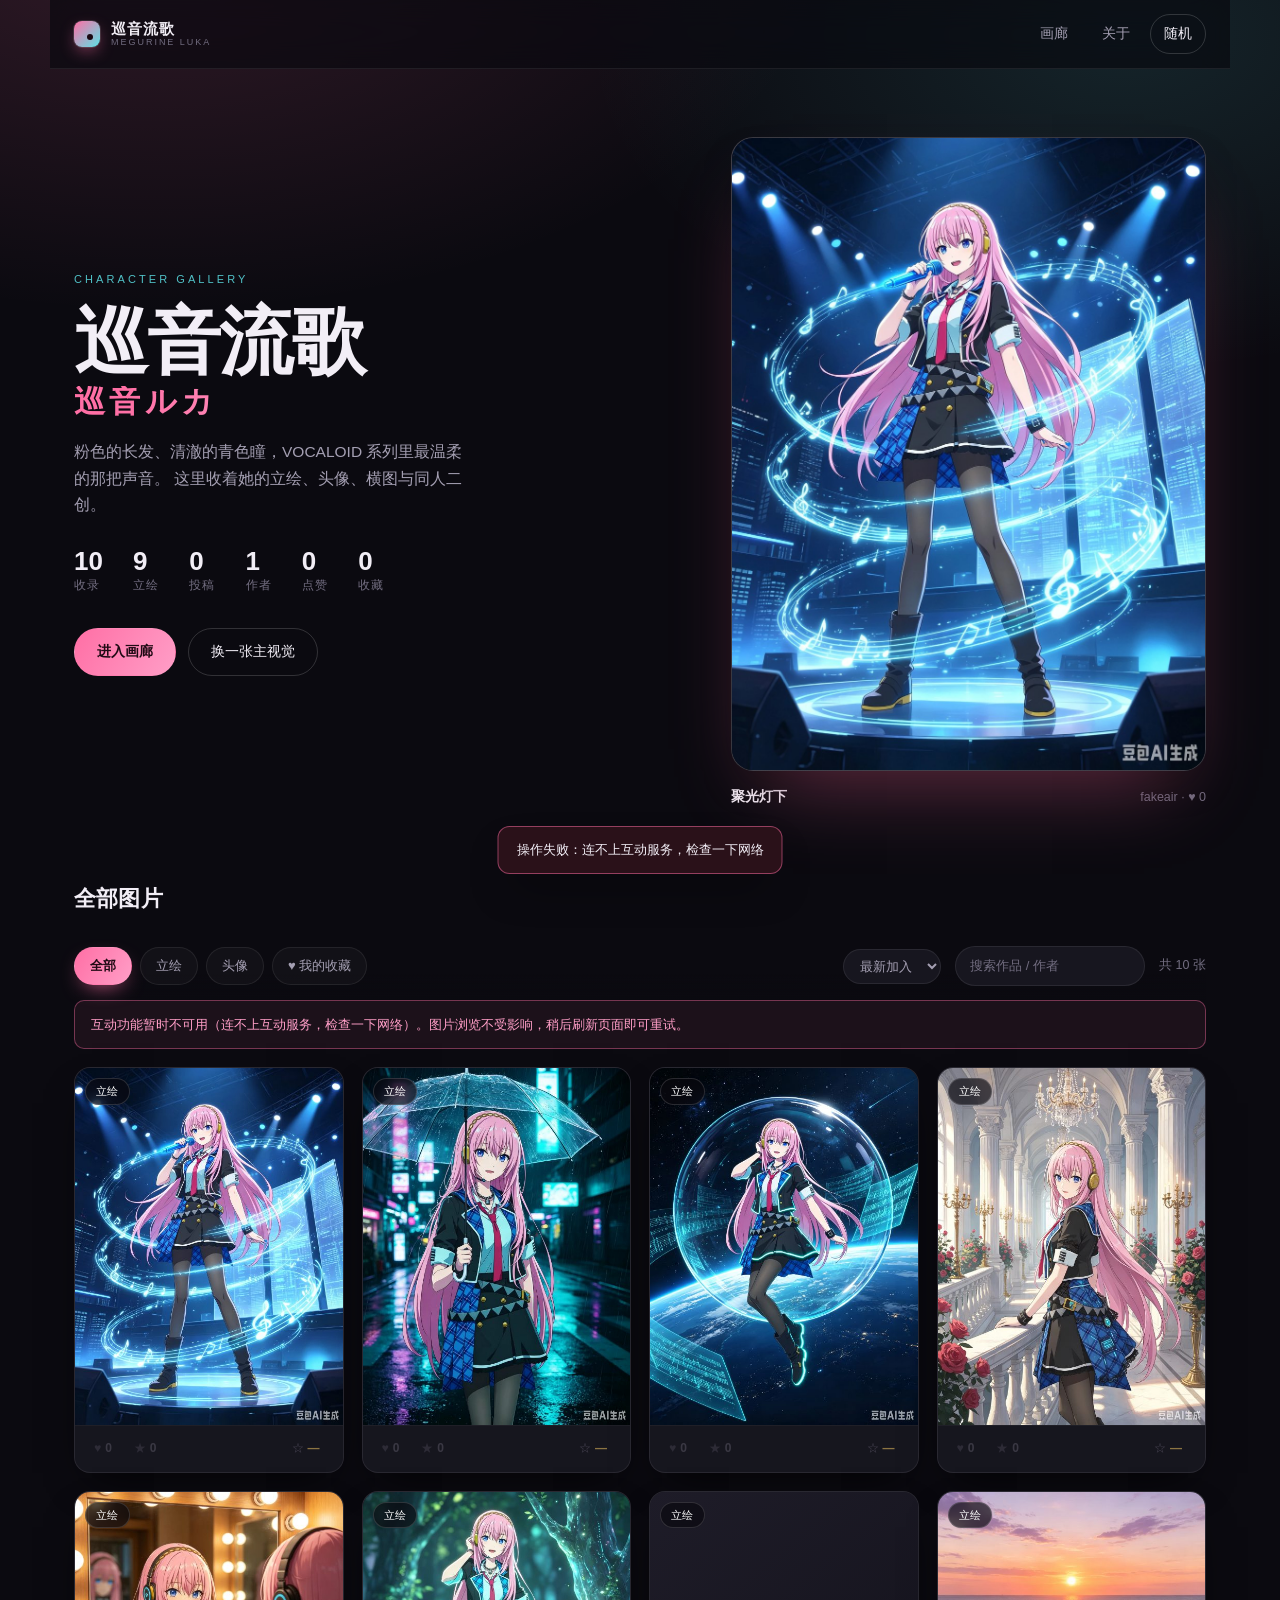
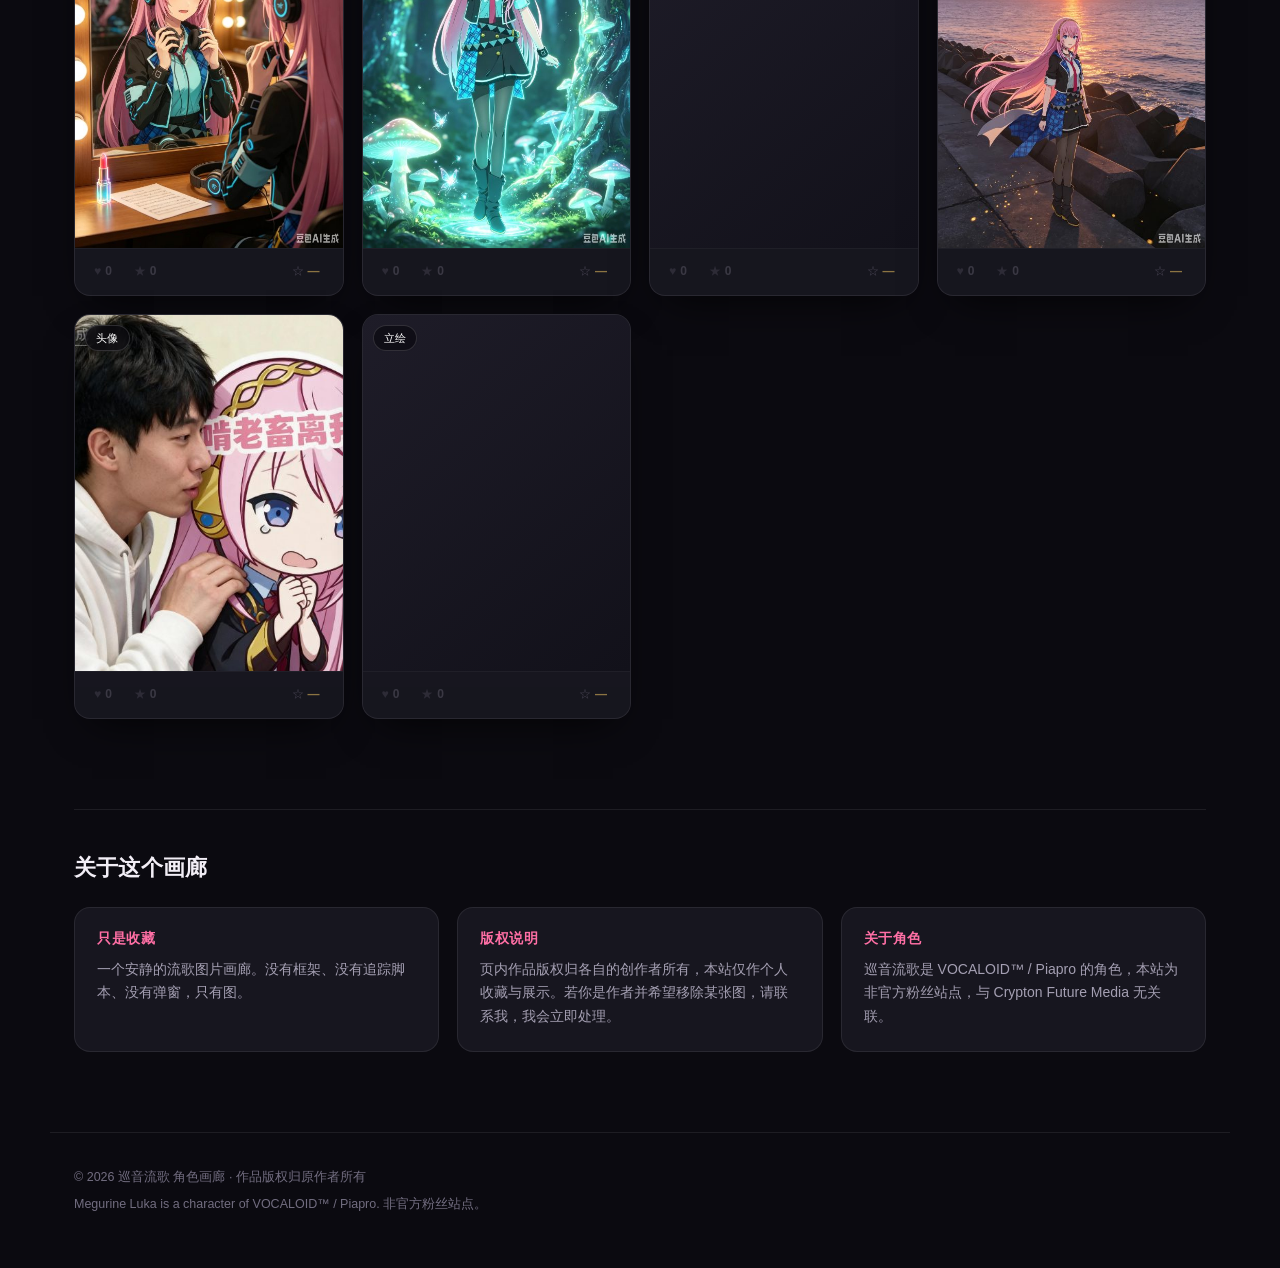
==== commit b4ed338a: "新增访客上传：提交即可见，附站长下架手段 上传流程：选图 → 校验类型与体积 → canvas 生成缩略图/主视觉图 → 传 Supabase Storage 桶 luka-uploads → 写入 " ====
--- a/index.html
+++ b/index.html
@@ -21,6 +21,7 @@
   <nav class="site-nav">
     <a href="#gallery">画廊</a>
     <a href="#about">关于</a>
+    <button id="uploadBtn" class="nav-btn nav-btn-strong" type="button" hidden>＋ 上传</button>
     <button id="randomBtn" class="nav-btn" type="button" title="随机看一张 (R)">随机</button>
   </nav>
 </header>
@@ -38,6 +39,7 @@
       <dl class="board-stats">
         <div><dt>收录</dt><dd id="statTotal">—</dd></div>
         <div><dt>立绘</dt><dd id="statFull">—</dd></div>
+        <div><dt>投稿</dt><dd id="statUploads">—</dd></div>
         <div><dt>作者</dt><dd id="statAuthors">—</dd></div>
         <div><dt>点赞</dt><dd id="statLikes">—</dd></div>
         <div><dt>收藏</dt><dd id="statFavs">—</dd></div>
@@ -212,9 +214,65 @@
   </div>
 </div>
 
+<!-- ========== 上传弹窗 ========== -->
+<div class="upload-modal" id="uploadModal" hidden>
+  <div class="up-backdrop" data-up-close></div>
+  <div class="up-panel" role="dialog" aria-modal="true" aria-label="上传作品">
+    <button class="up-close" type="button" data-up-close aria-label="关闭 (Esc)">✕</button>
+
+    <h2 class="up-title">上传你的流歌图片</h2>
+    <p class="up-sub">
+      提交后会<strong>立即展示</strong>在画廊里，并署上你填的名字。
+      请确认你有权公开这张图；站长为维护需要可能会下架内容。
+    </p>
+
+    <form id="upForm" class="up-form">
+      <label class="up-field">
+        <span class="up-label">选择图片</span>
+        <input type="file" id="upFile" accept="image/png,image/jpeg,image/webp,image/gif,image/avif" required>
+        <span class="up-fileinfo" id="upFileInfo"></span>
+      </label>
+
+      <img class="up-preview" id="upPreview" alt="预览" hidden>
+
+      <label class="up-field">
+        <span class="up-label">作品名 <b>*</b></span>
+        <input type="text" id="upTitle" maxlength="60" required placeholder="例如：夏日巡音">
+      </label>
+
+      <div class="up-row">
+        <label class="up-field">
+          <span class="up-label">署名 <b>*</b></span>
+          <input type="text" id="upAuthor" maxlength="24" required placeholder="你的昵称（想匿名就写「匿名」）">
+        </label>
+        <label class="up-field up-field-narrow">
+          <span class="up-label">分类</span>
+          <select id="upKind">
+            <option value="立绘">立绘</option>
+            <option value="半身">半身</option>
+            <option value="头像">头像</option>
+            <option value="横图">横图</option>
+            <option value="同人">同人</option>
+            <option value="壁纸">壁纸</option>
+          </select>
+        </label>
+      </div>
+
+      <div class="up-progress" id="upBar" hidden><div class="up-progress-fill" id="upBarFill"></div></div>
+      <p class="up-status" id="upStatus" hidden></p>
+
+      <div class="up-actions">
+        <button type="button" class="btn btn-ghost" data-up-close>取消</button>
+        <button type="submit" class="btn" id="upSubmit">上传并展示</button>
+      </div>
+    </form>
+  </div>
+</div>
+
 <script src="data/config.js"></script>
 <script src="data/works.js"></script>
 <script src="assets/js/store.js"></script>
+<script src="assets/js/upload.js"></script>
 <script src="assets/js/main.js"></script>
 </body>
 </html>
--- a/assets/css/style.css
+++ b/assets/css/style.css
@@ -594,6 +594,106 @@
 .review-head time { font-size: 11px; color: var(--text-faint); white-space: nowrap; }
 .review-body { margin: 0; font-size: 13px; line-height: 1.65; color: var(--text-dim); overflow-wrap: anywhere; }
 .review-empty { margin: 0; font-size: 12.5px; color: var(--text-faint); }
+
+/* ---------------- 上传弹窗 ---------------- */
+
+.upload-modal:not([hidden]) { display: grid; }
+.upload-modal { position: fixed; inset: 0; z-index: 70; place-items: center; padding: 20px; }
+
+.up-backdrop {
+  position: absolute; inset: 0;
+  background: rgba(5, 4, 9, 0.88);
+  backdrop-filter: blur(10px);
+  animation: fade-in 0.25s var(--ease);
+}
+
+.up-panel {
+  position: relative; z-index: 1;
+  width: min(560px, 94vw); max-height: 92vh; overflow-y: auto;
+  padding: 26px 26px 22px;
+  border-radius: 18px;
+  background: var(--surface); border: 1px solid var(--line-strong);
+  box-shadow: 0 40px 90px -30px rgba(0, 0, 0, 0.95);
+  animation: panel-in 0.3s var(--ease);
+}
+
+.up-title { font-size: 20px; }
+.up-sub { margin: 10px 0 20px; font-size: 13px; line-height: 1.8; color: var(--text-dim); }
+.up-sub strong { color: var(--pink); font-weight: 600; }
+
+.up-close {
+  position: absolute; top: 14px; right: 14px;
+  width: 32px; height: 32px; border-radius: 50%; cursor: pointer;
+  border: 1px solid var(--line-strong); background: rgba(14, 13, 20, 0.8);
+  color: var(--text); font-size: 13px; line-height: 1;
+  transition: background 0.2s, color 0.2s, border-color 0.2s;
+}
+.up-close:hover { background: var(--pink); color: #200a14; border-color: transparent; }
+
+.up-form { display: flex; flex-direction: column; gap: 14px; }
+.up-field { display: flex; flex-direction: column; gap: 7px; }
+.up-label { font-size: 12.5px; color: var(--text-dim); letter-spacing: 0.03em; }
+.up-label b { color: var(--pink); font-weight: 600; }
+.up-row { display: flex; gap: 12px; }
+.up-row .up-field { flex: 1; }
+.up-field-narrow { max-width: 120px; }
+
+.up-form input[type="text"], .up-form select {
+  width: 100%; padding: 10px 13px; border-radius: 10px;
+  border: 1px solid var(--line); background: var(--bg-soft);
+  color: var(--text); font: inherit; font-size: 14px;
+}
+.up-form input[type="text"]::placeholder { color: var(--text-faint); }
+.up-form input[type="text"]:focus, .up-form select:focus {
+  outline: none; border-color: var(--pink); background: var(--surface-2);
+}
+
+.up-form input[type="file"] {
+  padding: 12px; border-radius: 10px; cursor: pointer;
+  border: 1px dashed var(--line-strong); background: var(--bg-soft);
+  color: var(--text-dim); font: inherit; font-size: 13px;
+}
+.up-form input[type="file"]::file-selector-button {
+  margin-right: 12px; padding: 7px 14px; border-radius: 999px; cursor: pointer;
+  border: 0; background: linear-gradient(120deg, var(--pink), var(--pink-soft));
+  color: #200a14; font: inherit; font-size: 13px; font-weight: 600;
+}
+
+.up-fileinfo { font-size: 12px; color: var(--text-faint); line-height: 1.7; }
+.up-fileinfo.up-error, .up-status.up-error { color: var(--pink-soft); }
+
+.up-preview {
+  width: 100%; max-height: 260px; object-fit: contain;
+  border-radius: 12px; border: 1px solid var(--line);
+  background: var(--bg-soft);
+}
+
+.up-progress { height: 5px; border-radius: 999px; overflow: hidden; background: rgba(255, 255, 255, 0.08); }
+.up-progress-fill {
+  height: 100%; width: 0; border-radius: 999px;
+  background: linear-gradient(90deg, var(--pink), var(--cyan));
+  transition: width 0.3s var(--ease);
+}
+
+.up-status { margin: 0; font-size: 13px; color: var(--text-dim); line-height: 1.7; }
+.up-status.up-busy { color: var(--cyan); }
+.up-status.up-ok { color: #7ef0b0; }
+
+.up-actions { display: flex; justify-content: flex-end; gap: 10px; margin-top: 4px; }
+
+.nav-btn-strong {
+  color: #200a14; font-weight: 600;
+  border-color: transparent;
+  background: linear-gradient(120deg, var(--pink), var(--pink-soft));
+}
+.nav-btn-strong:hover { color: #200a14; border-color: transparent; filter: brightness(1.08); }
+
+/* 投稿角标：和站内固定作品区分开 */
+.card-uploaded {
+  position: absolute; bottom: 10px; left: 10px;
+  padding: 2px 9px; border-radius: 999px; font-size: 10.5px;
+  background: rgba(92, 225, 230, 0.92); color: #06282a; font-weight: 600;
+}
 
 .lb-close {
   position: absolute; top: 12px; right: 12px; z-index: 3;
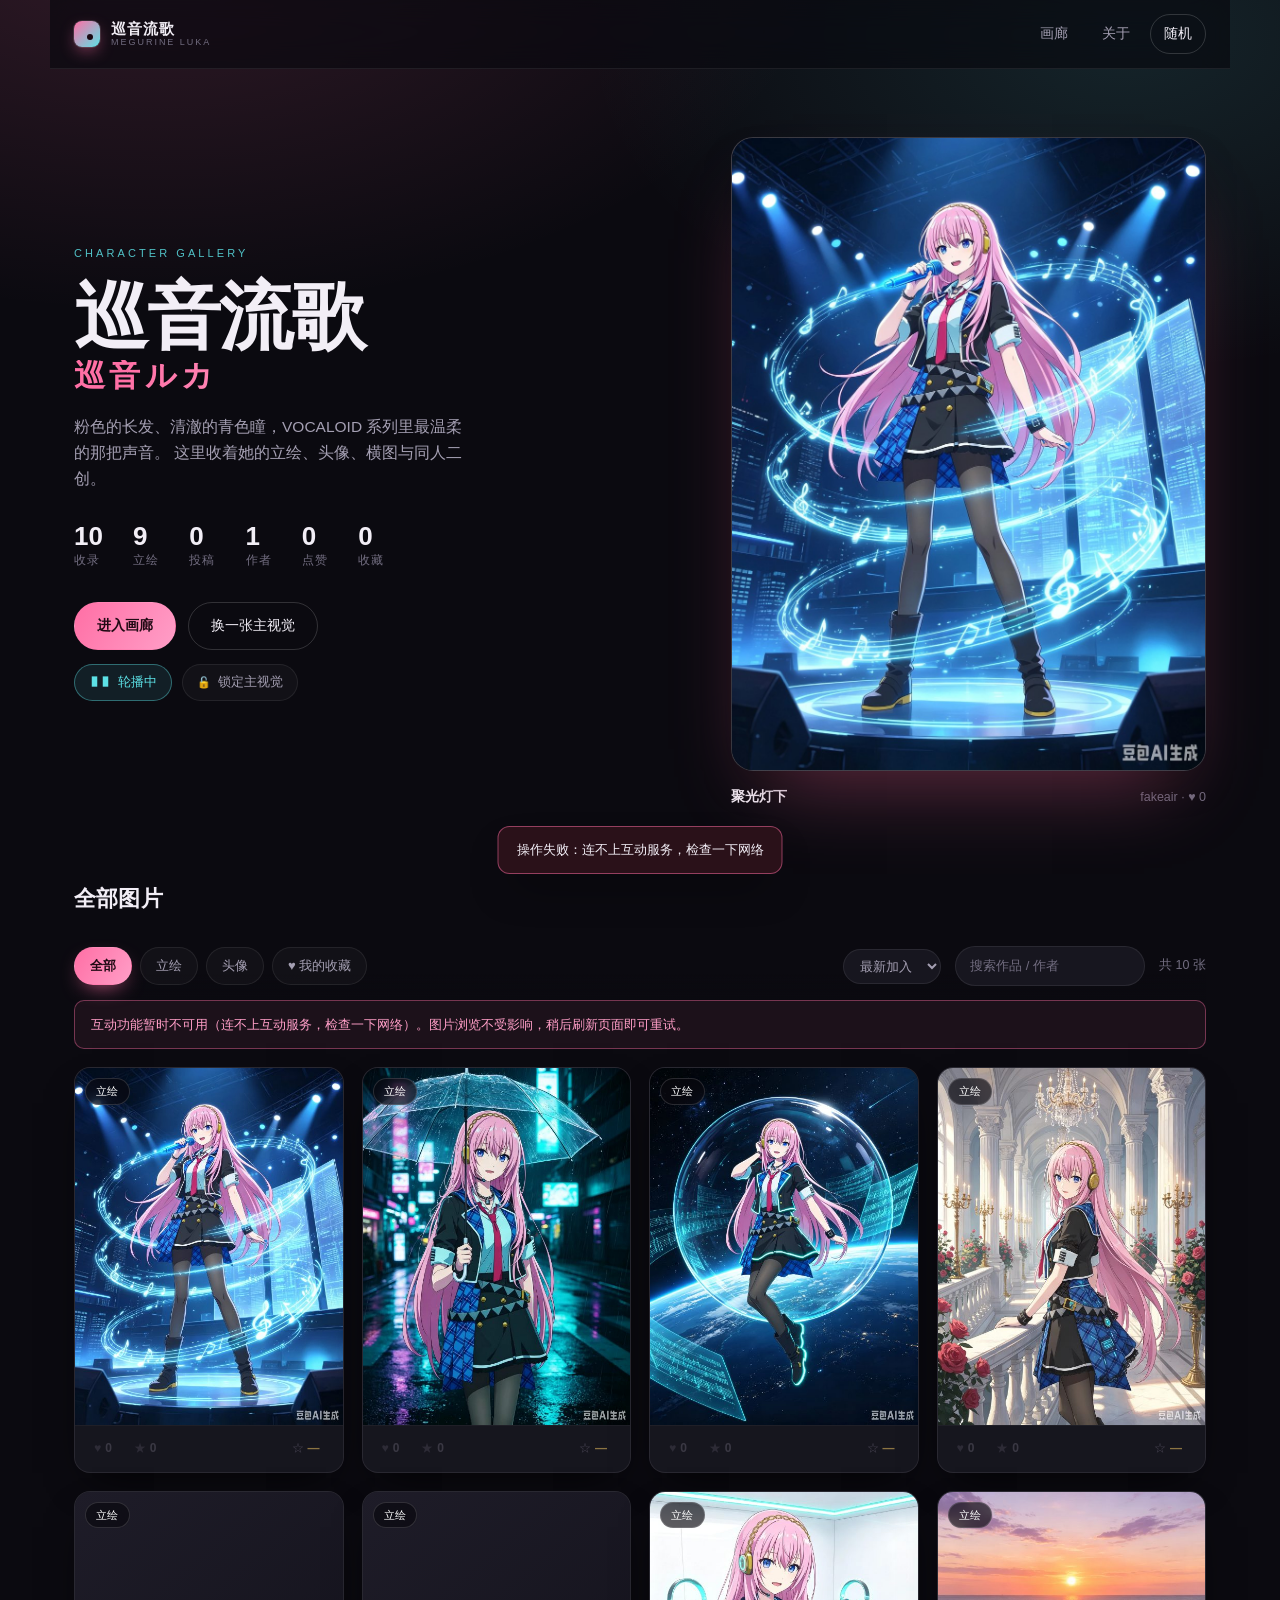
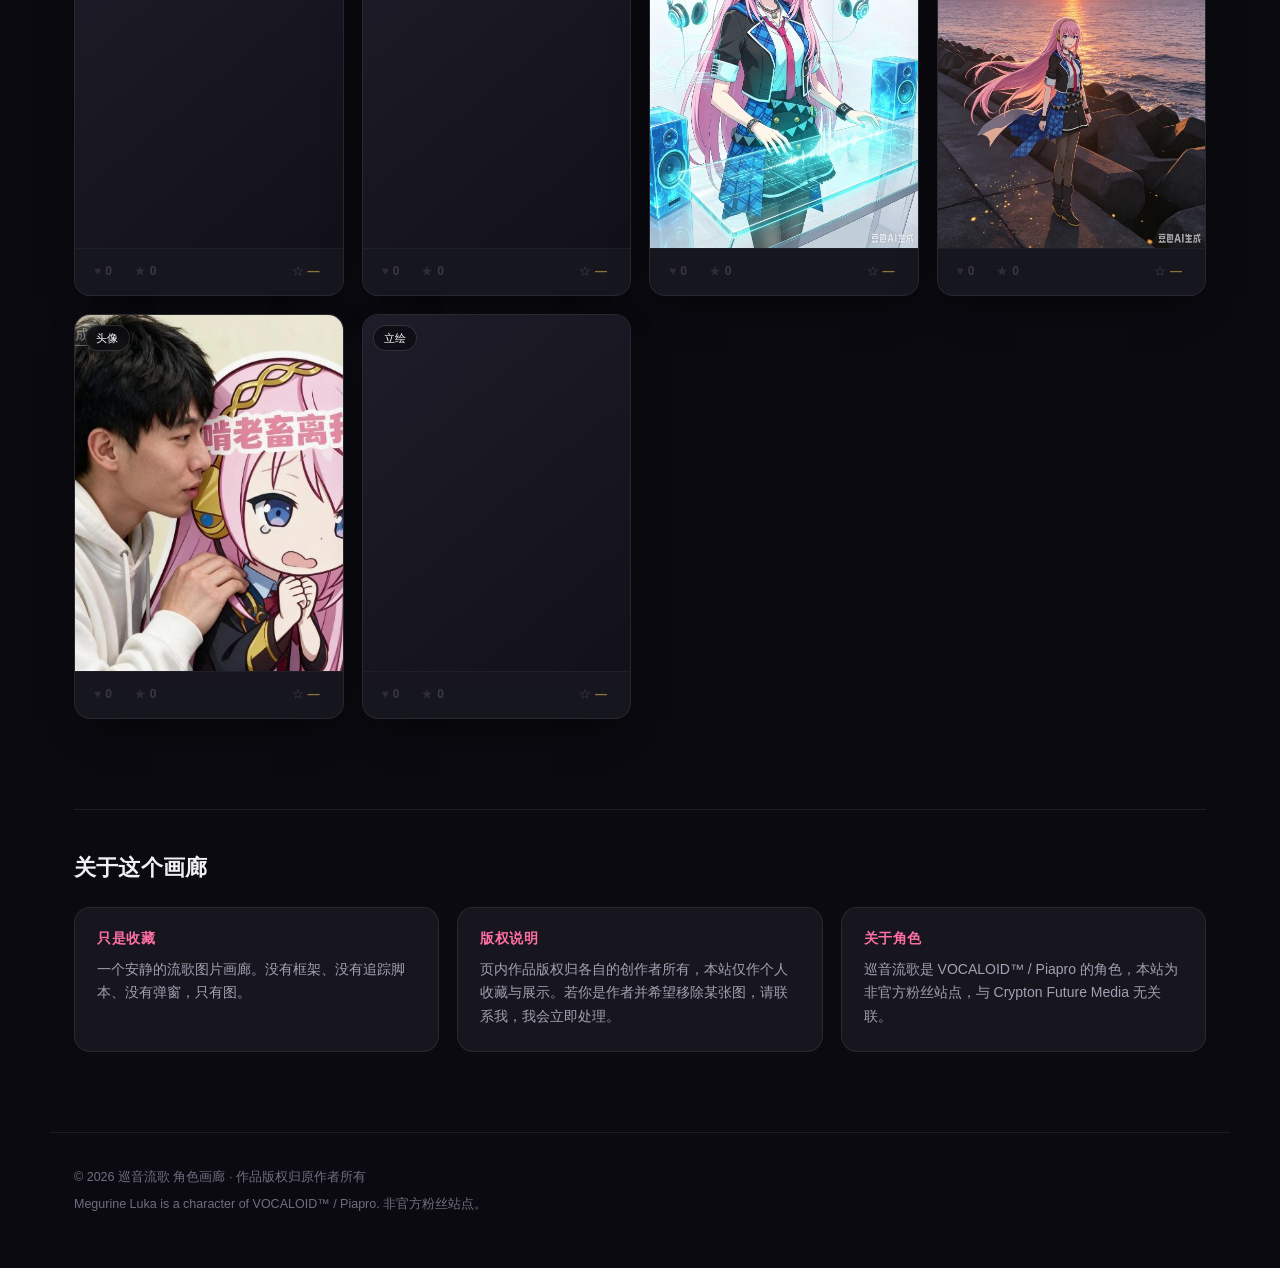
==== commit 34607aad: "主视觉加入自动轮播与锁定 自动轮播：每 7 秒换一张，跟随当前筛选（筛立绘就只轮播立绘）； 灯箱打开或标签页在后台时不切图（省流量，也避免回来错过）； 切回标签页时对齐轮播序号；用户开启「减少动画」时" ====
--- a/index.html
+++ b/index.html
@@ -48,6 +48,17 @@
         <a class="btn" href="#gallery">进入画廊</a>
         <button class="btn btn-ghost" type="button" id="boardShuffle">换一张主视觉</button>
       </div>
+
+      <div class="board-toggles">
+        <button type="button" class="toggle" id="boardAuto" aria-pressed="false" title="每 7 秒自动换一张">
+          <span class="toggle-icon" aria-hidden="true">▶</span>
+          <span class="toggle-text">自动轮播</span>
+        </button>
+        <button type="button" class="toggle" id="boardLock" aria-pressed="false" title="锁住当前主视觉，刷新也不变">
+          <span class="toggle-icon" aria-hidden="true">🔓</span>
+          <span class="toggle-text">锁定主视觉</span>
+        </button>
+      </div>
     </div>
 
     <figure class="board-figure">
--- a/assets/css/style.css
+++ b/assets/css/style.css
@@ -167,6 +167,34 @@
 .board-stats dd.is-text { font-size: 17px; font-weight: 600; padding-top: 6px; }
 
 .board-actions { display: flex; flex-wrap: wrap; gap: 12px; margin-top: 32px; }
+
+/* 主视觉：自动轮播 / 锁定 */
+.board-toggles { display: flex; flex-wrap: wrap; gap: 10px; margin-top: 14px; }
+
+.toggle {
+  display: inline-flex; align-items: center; gap: 7px;
+  padding: 7px 14px; border-radius: 999px; cursor: pointer;
+  border: 1px solid var(--line); background: rgba(255, 255, 255, 0.03);
+  color: var(--text-dim); font: inherit; font-size: 12.5px;
+  transition: all 0.2s var(--ease);
+}
+.toggle:hover { color: var(--text); border-color: var(--line-strong); }
+.toggle-icon { font-size: 11px; line-height: 1; }
+
+/* 轮播中 */
+#boardAuto[aria-pressed="true"] {
+  color: var(--cyan); border-color: rgba(92, 225, 230, 0.4);
+  background: rgba(92, 225, 230, 0.1);
+}
+/* 已锁定 */
+#boardLock[aria-pressed="true"] {
+  color: #ffd166; border-color: rgba(255, 209, 102, 0.42);
+  background: rgba(255, 209, 102, 0.1);
+}
+
+/* 锁定时「换一张主视觉」不可用，只把那一颗变淡，不影响旁边的按钮 */
+.btn:disabled { opacity: 0.45; cursor: not-allowed; filter: none; transform: none; }
+.btn-ghost:disabled:hover { border-color: var(--line-strong); color: var(--text); }
 
 /* 主视觉图 */
 .board-figure { margin: 0; }
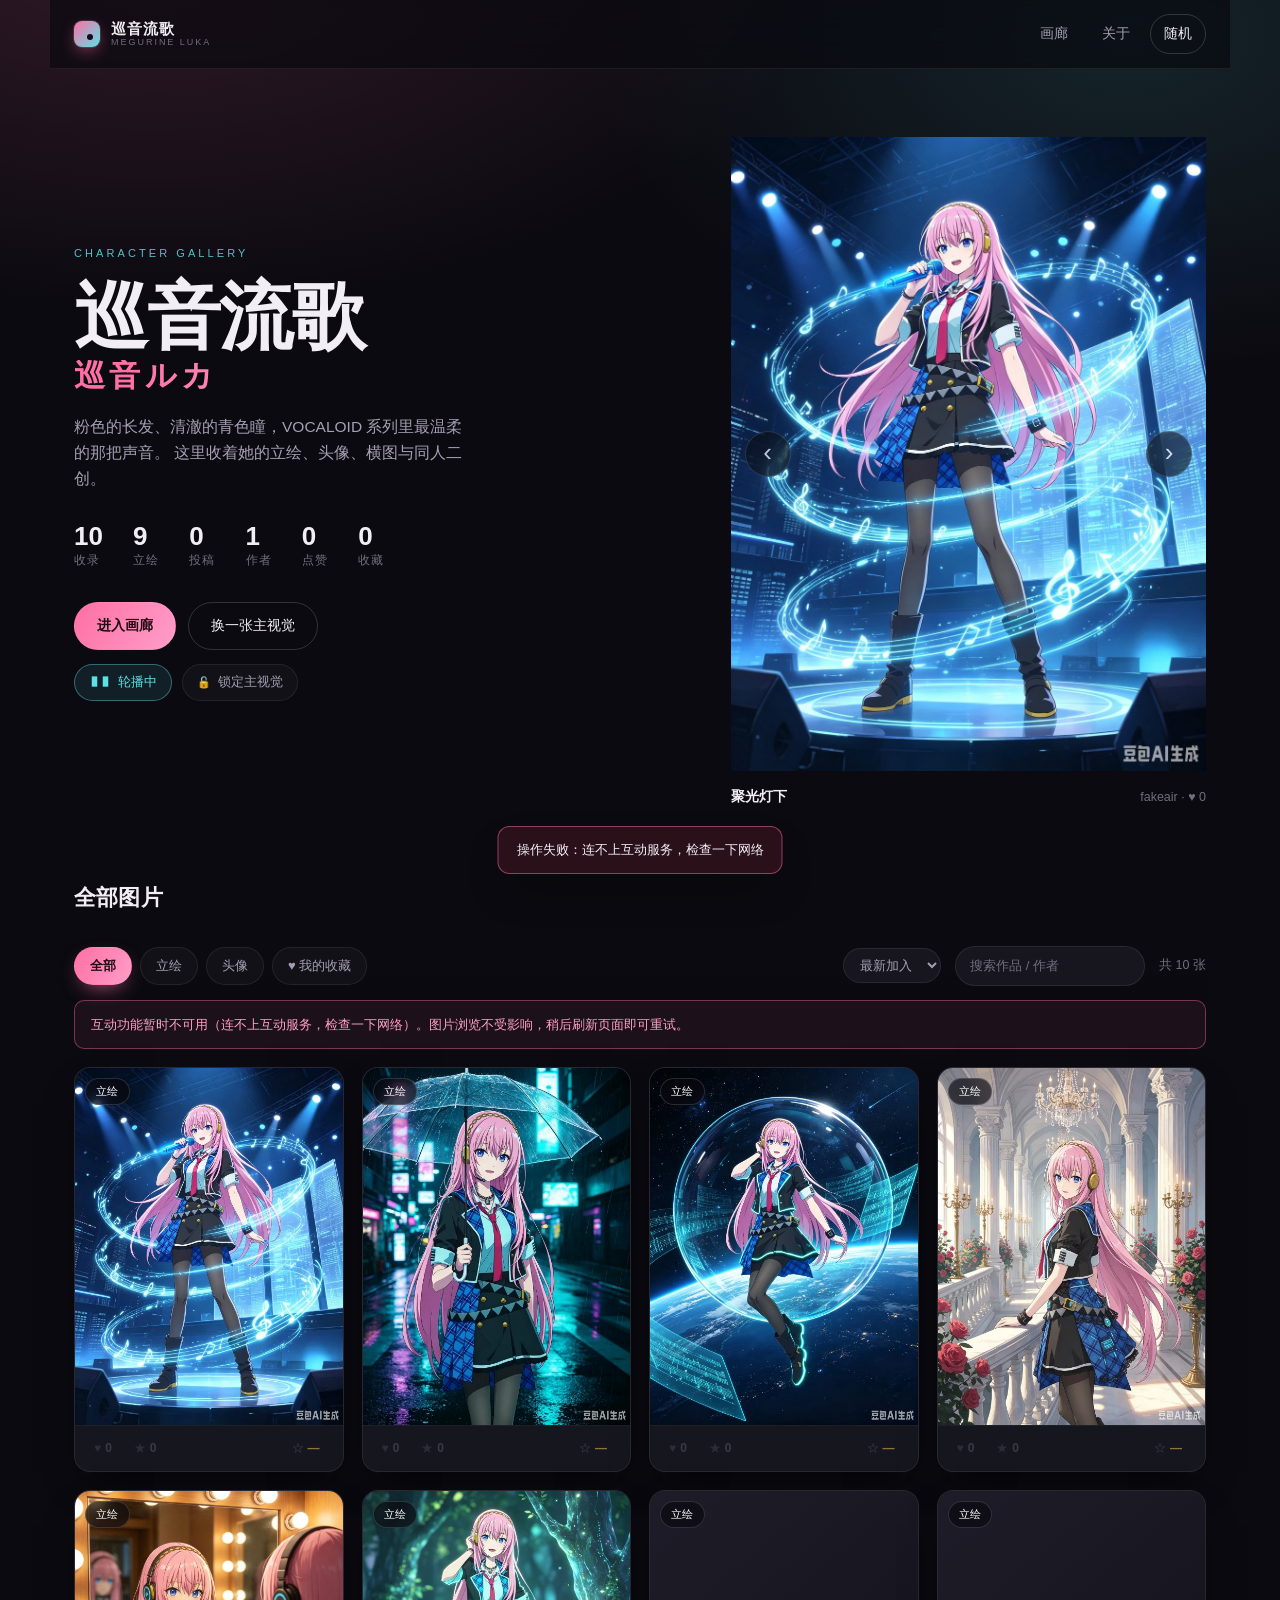
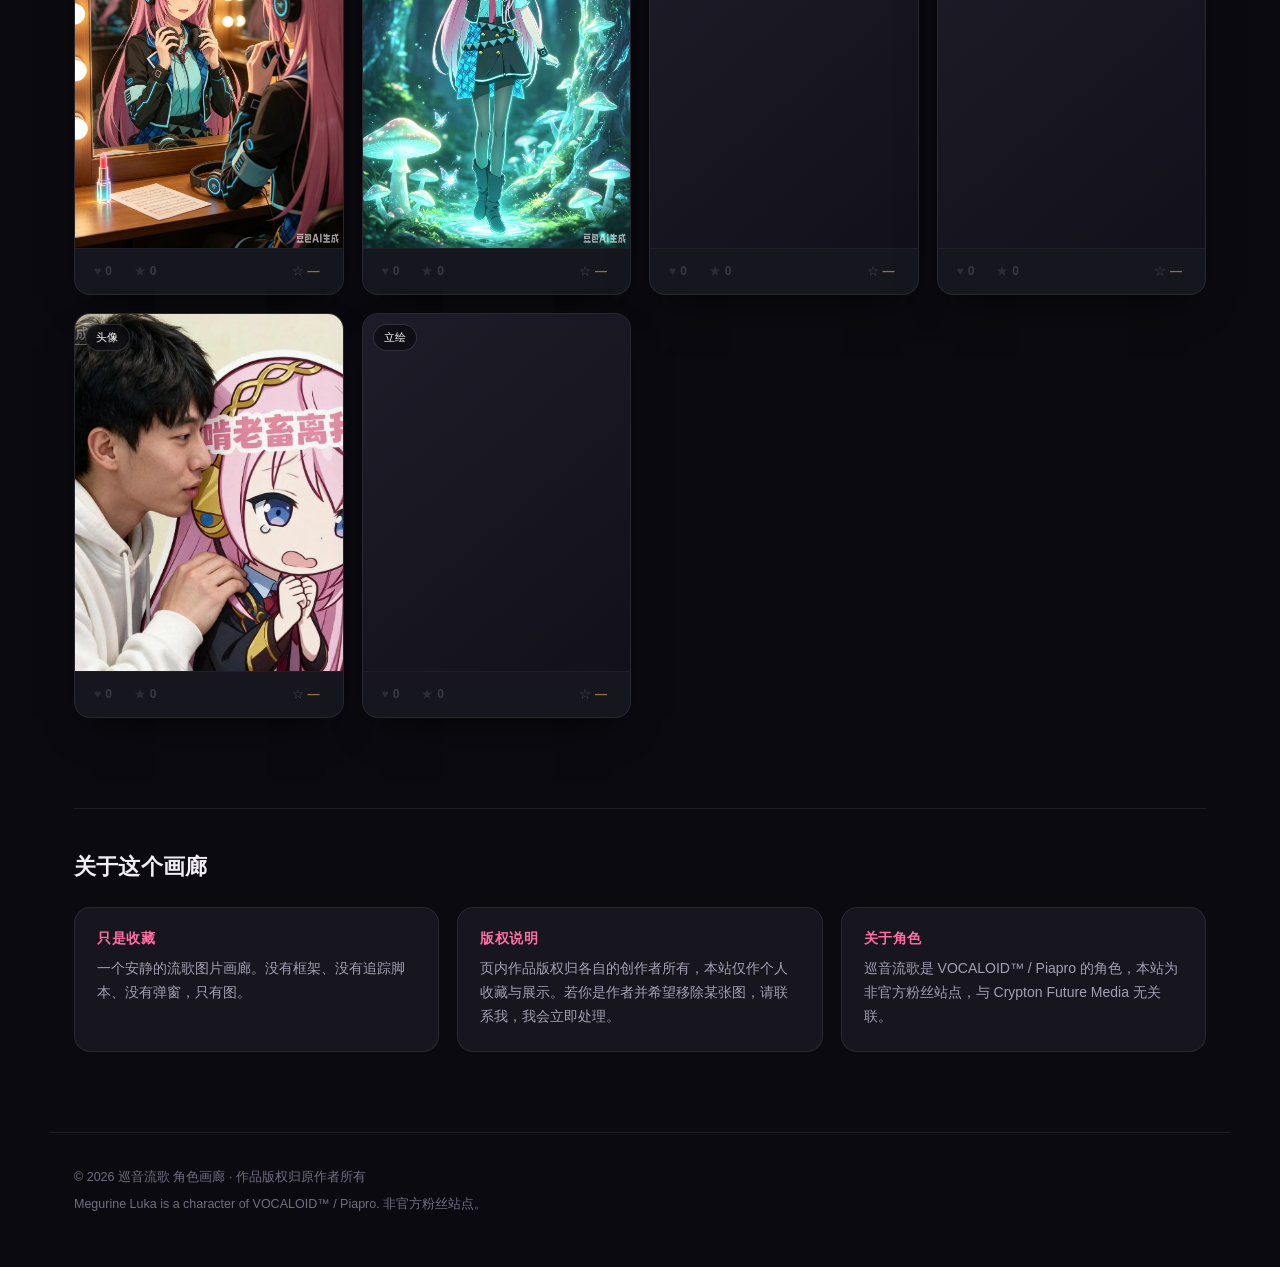
==== commit dc607e71: "主视觉加入左右切换箭头 以 .board-frame 为定位容器，箭头垂直居中对齐图片正中，压在图片内侧（不挤压左侧文字列、也不溢出右边界） 在当前筛选范围内循环，到两端会绕回；锁定时与「换一张」一样" ====
--- a/index.html
+++ b/index.html
@@ -62,10 +62,14 @@
     </div>
 
     <figure class="board-figure">
-      <a id="boardLink" href="#gallery" data-reveal="board" aria-label="查看这张作品">
-        <img id="boardImg" alt="" decoding="async">
-        <span class="board-loading" id="boardLoading" aria-hidden="true"></span>
-      </a>
+      <div class="board-frame">
+        <a id="boardLink" href="#gallery" data-reveal="board" aria-label="查看这张作品">
+          <img id="boardImg" alt="" decoding="async">
+          <span class="board-loading" id="boardLoading" aria-hidden="true"></span>
+        </a>
+        <button type="button" class="board-arrow board-prev" id="boardPrev" aria-label="上一张主视觉 (←)">‹</button>
+        <button type="button" class="board-arrow board-next" id="boardNext" aria-label="下一张主视觉 (→)">›</button>
+      </div>
       <figcaption>
         <span id="boardTitle">—</span>
         <span class="board-author" id="boardAuthor"></span>
--- a/assets/css/style.css
+++ b/assets/css/style.css
@@ -196,8 +196,8 @@
 .btn:disabled { opacity: 0.45; cursor: not-allowed; filter: none; transform: none; }
 .btn-ghost:disabled:hover { border-color: var(--line-strong); color: var(--text); }
 
-/* 主视觉图 */
-.board-figure { margin: 0; }
+/* 主视觉 */
+.board-figure { margin: 0; position: relative; }
 .board-figure > a {
   position: relative; display: block;
   border-radius: 22px; overflow: hidden;
@@ -223,6 +223,33 @@
   display: flex; align-items: baseline; justify-content: space-between; gap: 12px;
   margin-top: 14px; font-size: 14px; font-weight: 600;
 }
+
+/* 左右切换箭头：以 .board-frame 为定位容器，所以 top:50% 正好是图片正中 */
+.board-frame { position: relative; }
+
+.board-arrow {
+  position: absolute; top: 50%; translate: 0 -50%; z-index: 2;
+  width: 46px; height: 46px;
+  display: grid; place-items: center;
+  border-radius: 50%; cursor: pointer;
+  border: 1px solid var(--line-strong);
+  background: rgba(12, 11, 17, 0.74);
+  backdrop-filter: blur(8px);
+  color: var(--text); font-size: 26px; line-height: 1; padding-bottom: 5px;
+  opacity: 0.78;
+  transition: opacity 0.2s, background 0.2s, border-color 0.2s, color 0.2s, transform 0.2s;
+}
+.board-arrow:hover {
+  opacity: 1; transform: scale(1.06);
+  background: var(--pink); border-color: transparent; color: #200a14;
+}
+.board-arrow:disabled { opacity: 0.22; cursor: not-allowed; }
+.board-arrow:disabled:hover {
+  transform: none; background: rgba(12, 11, 17, 0.74);
+  color: var(--text); border-color: var(--line-strong);
+}
+.board-prev { left: 14px; }
+.board-next { right: 14px; }
 .board-author { font-size: 12.5px; font-weight: 400; color: var(--text-faint); }
 
 /* ---------------- 按钮 ---------------- */
@@ -772,6 +799,9 @@
   .site-nav { gap: 2px; }
   .site-nav a, .nav-btn { padding: 7px 10px; font-size: 13.5px; }
   .board { padding: 38px 0 16px; }
+  .board-arrow { width: 38px; height: 38px; font-size: 22px; padding-bottom: 4px; }
+  .board-prev { left: 10px; }
+  .board-next { right: 10px; }
   .board-stats { gap: 18px 20px; flex-wrap: wrap; }
   .board-stats dd { font-size: 22px; }
   .board-actions .btn { padding: 10px 18px; font-size: 13.5px; }
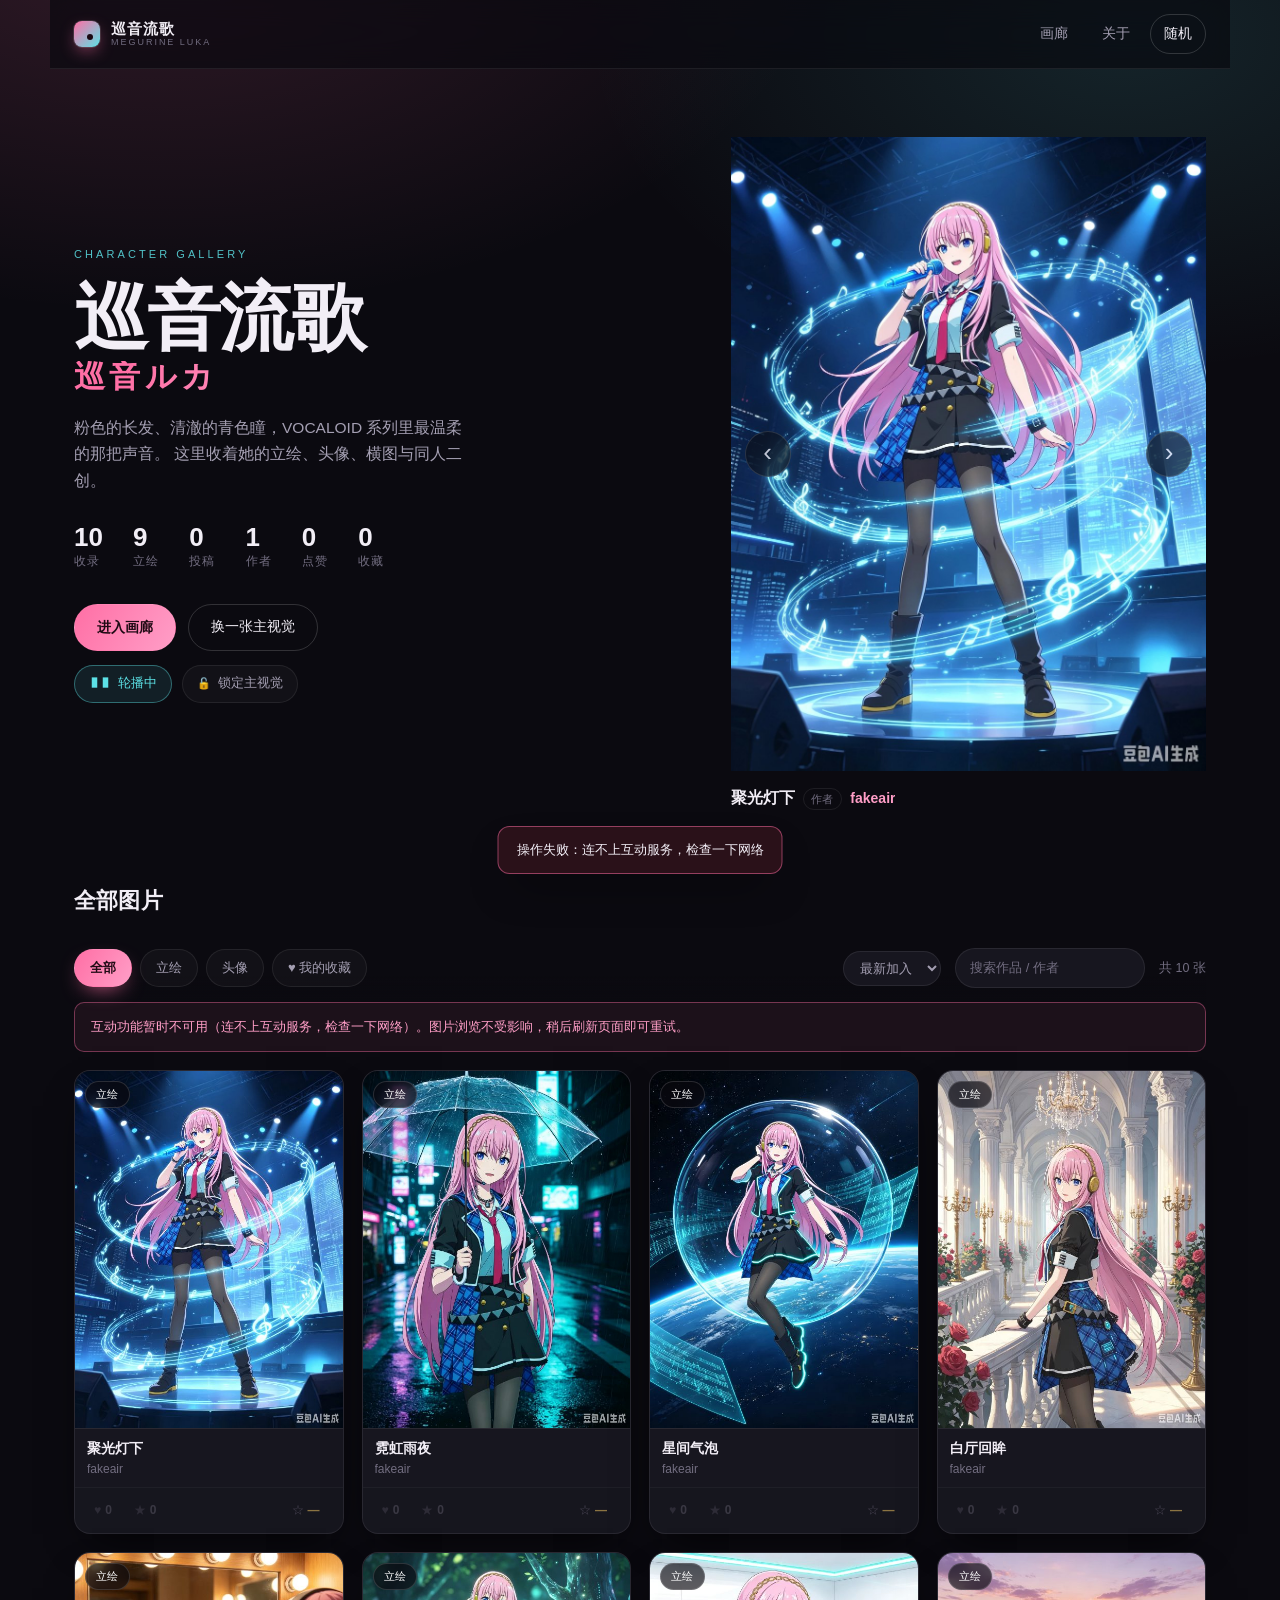
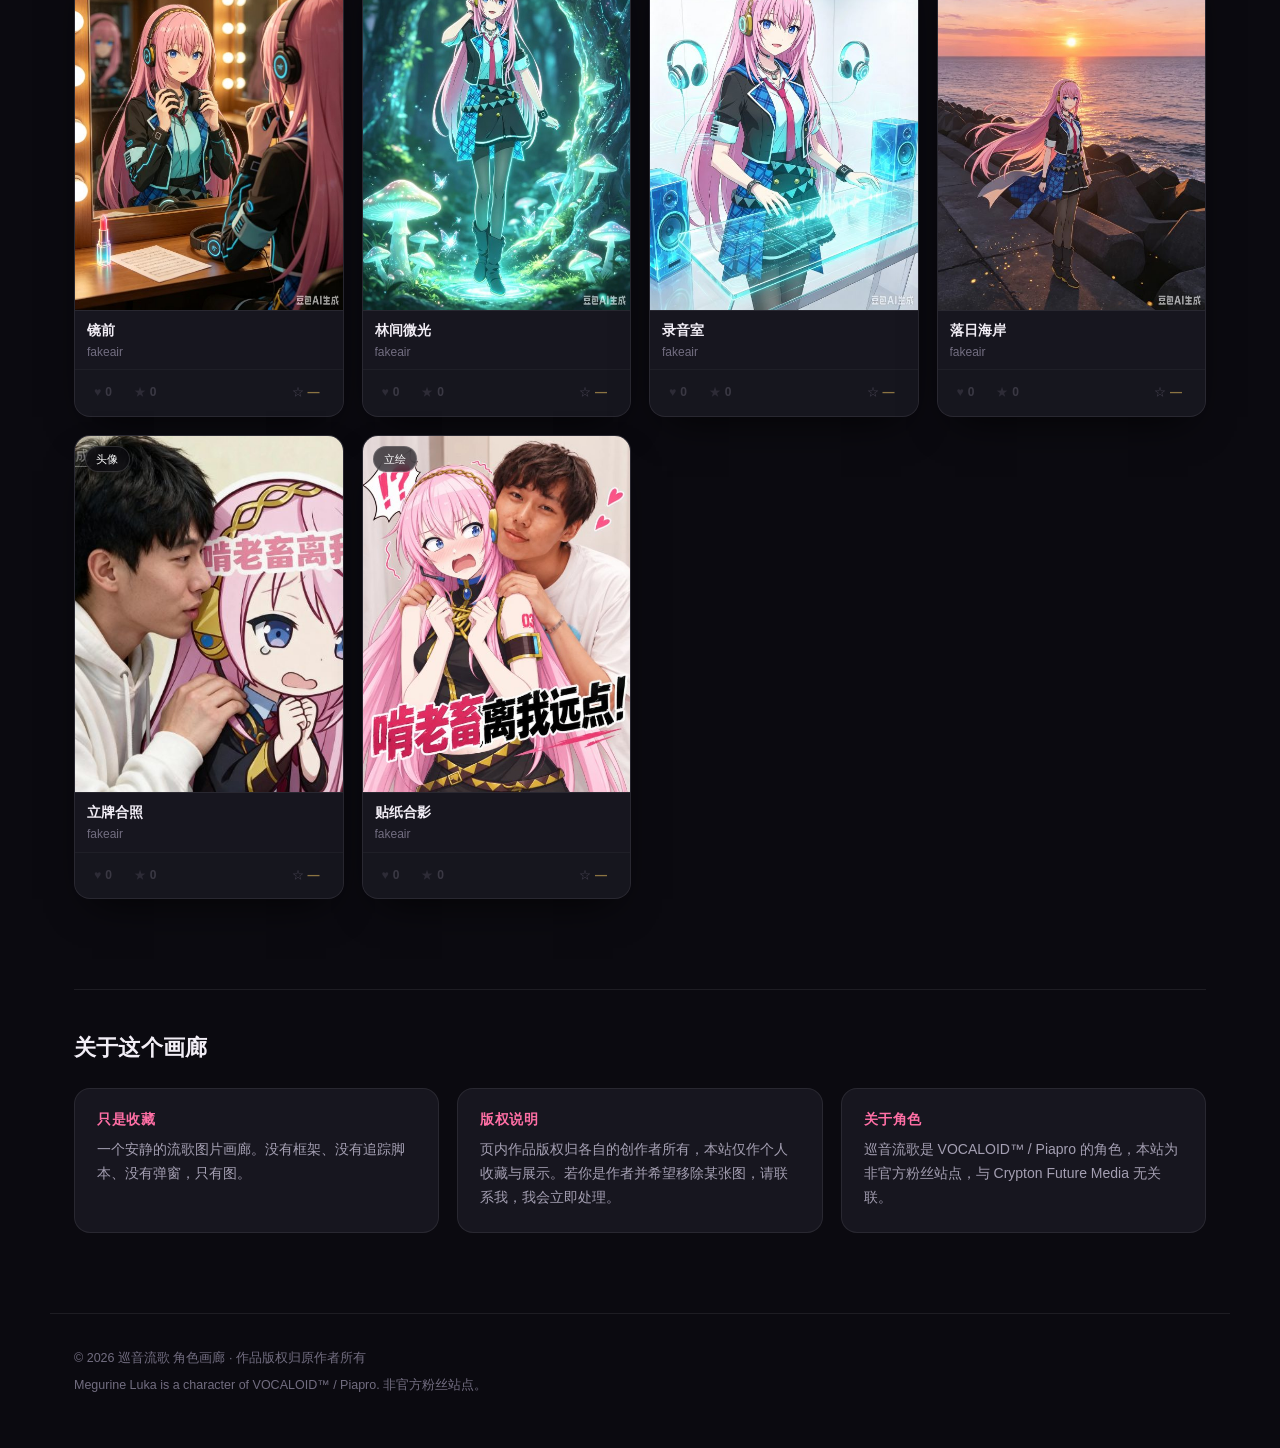
==== commit 35493a95: "主视觉的署名做显眼，投稿作品同样显示 原来署名和点赞数挤在一行灰色小字里，扫过去像只有作品名， 投稿作品也一样被淹没。 改为三段独立显示：   作品名（15.5px 加粗白字）   「作者」标签（弱化" ====
--- a/index.html
+++ b/index.html
@@ -70,9 +70,13 @@
         <button type="button" class="board-arrow board-prev" id="boardPrev" aria-label="上一张主视觉 (←)">‹</button>
         <button type="button" class="board-arrow board-next" id="boardNext" aria-label="下一张主视觉 (→)">›</button>
       </div>
-      <figcaption>
-        <span id="boardTitle">—</span>
-        <span class="board-author" id="boardAuthor"></span>
+      <figcaption class="board-caption">
+        <span class="board-name">
+          <span class="board-title" id="boardTitle">—</span>
+          <span class="board-by">作者</span>
+          <span class="board-author" id="boardAuthor">—</span>
+        </span>
+        <span class="board-meta" id="boardMeta"></span>
       </figcaption>
     </figure>
   </section>
--- a/assets/css/style.css
+++ b/assets/css/style.css
@@ -204,12 +204,15 @@
   border: 1px solid var(--line-strong);
   background: linear-gradient(150deg, var(--surface-2), var(--bg-soft));
   box-shadow: 0 40px 80px -34px rgba(255, 111, 165, 0.42), var(--shadow);
-  aspect-ratio: 3 / 4;
+  /* 宽高比按当前作品动态设置，所以用 contain 不裁图 */
+  aspect-ratio: var(--board-ar, 3 / 4);
   transition: transform 0.4s var(--ease), border-color 0.3s;
 }
 .board-figure > a:hover { transform: translateY(-4px); border-color: rgba(255, 111, 165, 0.55); }
 
-.board-figure img { width: 100%; height: 100%; object-fit: cover; }
+/* 主视觉不做淡入：切换必须立刻可见。
+   （淡入依赖 animation，动画时钟被暂停时会白屏，之前踩过这个坑） */
+.board-figure img { width: 100%; height: 100%; object-fit: contain; background: #0c0b11; }
 
 .board-loading {
   position: absolute; inset: 0;
@@ -219,9 +222,29 @@
 }
 @keyframes shimmer { to { background-position: -120% 0; } }
 
-.board-figure figcaption {
-  display: flex; align-items: baseline; justify-content: space-between; gap: 12px;
-  margin-top: 14px; font-size: 14px; font-weight: 600;
+/* 主视觉下方的信息条：作品名 + 作者署名（署名要显眼，不能只是一行小灰字） */
+.board-caption {
+  display: flex; align-items: baseline; justify-content: space-between;
+  gap: 12px; flex-wrap: wrap;
+  margin-top: 14px;
+}
+.board-name { display: flex; align-items: baseline; gap: 8px; min-width: 0; flex: 1; }
+.board-title {
+  font-size: 15.5px; font-weight: 600; color: var(--text);
+  overflow: hidden; text-overflow: ellipsis; white-space: nowrap;
+}
+/* 「作者」标签弱化，让后面的名字更突出 */
+.board-by {
+  flex: none;
+  font-size: 11px; letter-spacing: 0.08em;
+  color: var(--text-faint);
+  padding: 1px 7px; border-radius: 999px;
+  border: 1px solid var(--line);
+}
+.board-meta {
+  flex: none;
+  font-size: 12.5px; color: var(--text-faint);
+  font-variant-numeric: tabular-nums;
 }
 
 /* 左右切换箭头：以 .board-frame 为定位容器，所以 top:50% 正好是图片正中 */
@@ -250,7 +273,10 @@
 }
 .board-prev { left: 14px; }
 .board-next { right: 14px; }
-.board-author { font-size: 12.5px; font-weight: 400; color: var(--text-faint); }
+.board-author {
+  font-size: 14px; font-weight: 600; color: var(--pink-soft);
+  overflow: hidden; text-overflow: ellipsis; white-space: nowrap;
+}
 
 /* ---------------- 按钮 ---------------- */
 
@@ -406,19 +432,23 @@
   border: 1px solid rgba(255, 255, 255, 0.14); color: #fff;
 }
 
-.card-overlay {
-  position: absolute; inset: auto 0 0 0;
-  padding: 42px 14px 13px;
-  background: linear-gradient(transparent, rgba(6, 5, 10, 0.92));
-  opacity: 0; transition: opacity 0.3s var(--ease);
-}
-.card:hover .card-overlay, .card:focus-visible .card-overlay { opacity: 1; }
-
+/* 每张图旁边常驻显示作品名与署名（不再只在悬停时出现在图上的浮层里） */
+.card-caption {
+  padding: 10px 12px 9px;
+  background: var(--surface);
+  border-top: 1px solid var(--line);
+}
 .card-title {
-  font-size: 14.5px; font-weight: 600;
+  margin: 0;
+  font-size: 14px; font-weight: 600; line-height: 1.4;
+  color: var(--text);
   overflow: hidden; text-overflow: ellipsis; white-space: nowrap;
 }
-.card-author { margin: 2px 0 0; font-size: 12px; color: var(--text-dim); }
+.card-author {
+  margin: 3px 0 0; font-size: 12px; line-height: 1.4;
+  color: var(--text-faint);
+  overflow: hidden; text-overflow: ellipsis; white-space: nowrap;
+}
 
 /* 已收藏标记 */
 .card-favflag {
@@ -824,6 +854,6 @@
 
 @media (max-width: 420px) {
   .grid { grid-template-columns: 1fr; }
-  .card-overlay { opacity: 1; }
   .mode-note { font-size: 12.5px; }
-}
+  .card-caption { padding: 9px 11px 8px; }
+}
